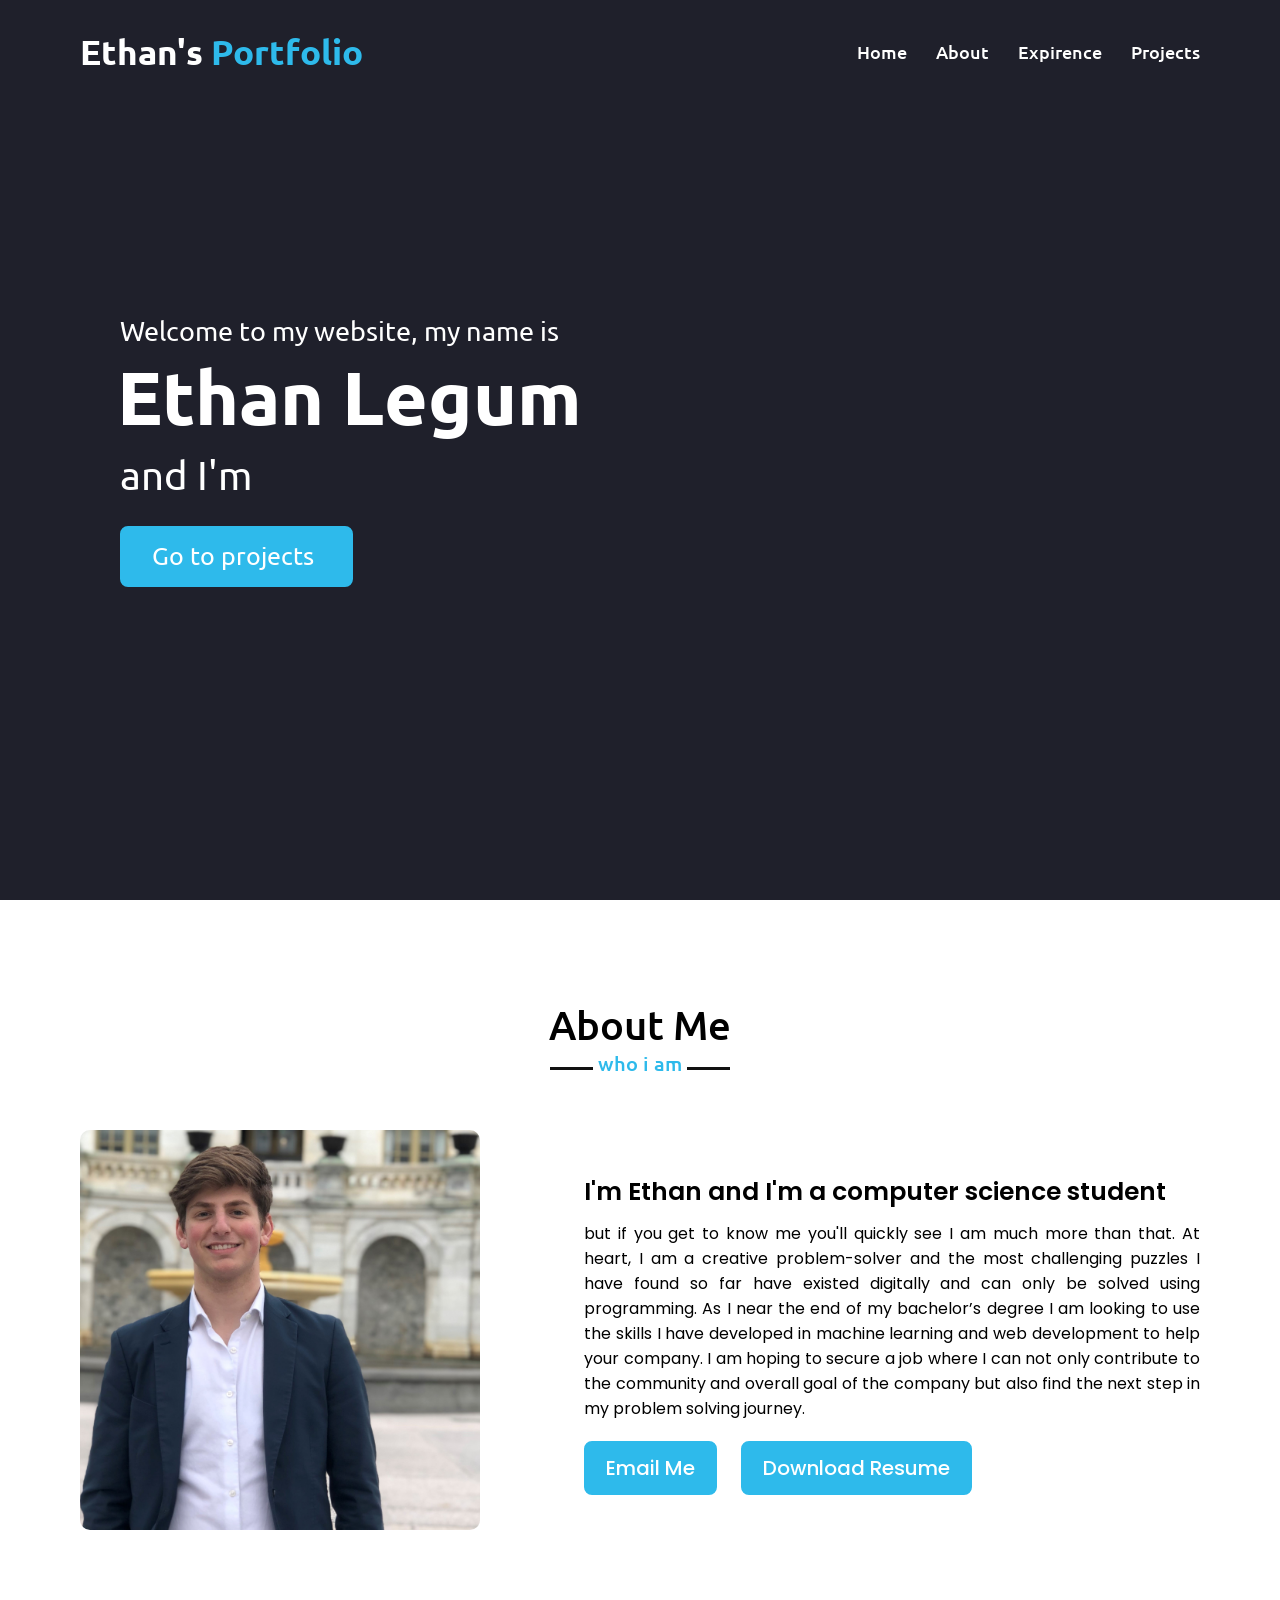
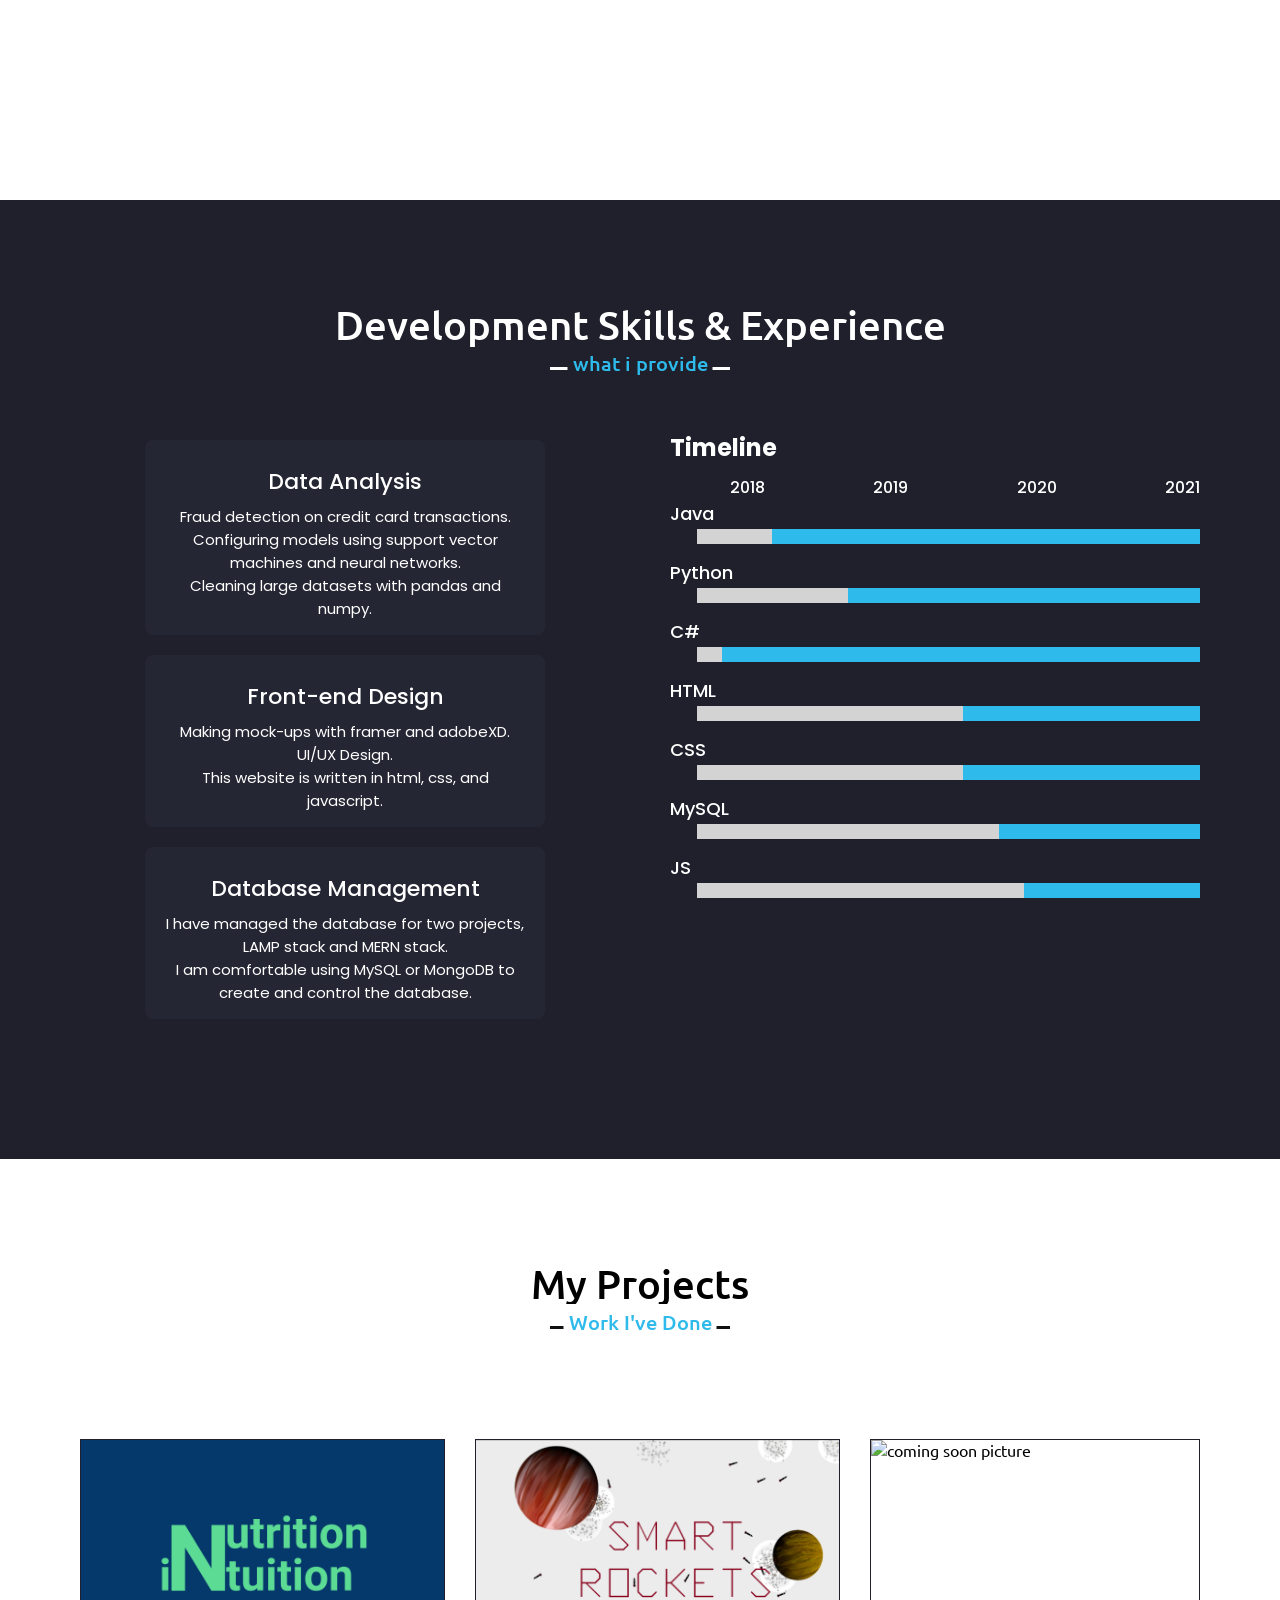
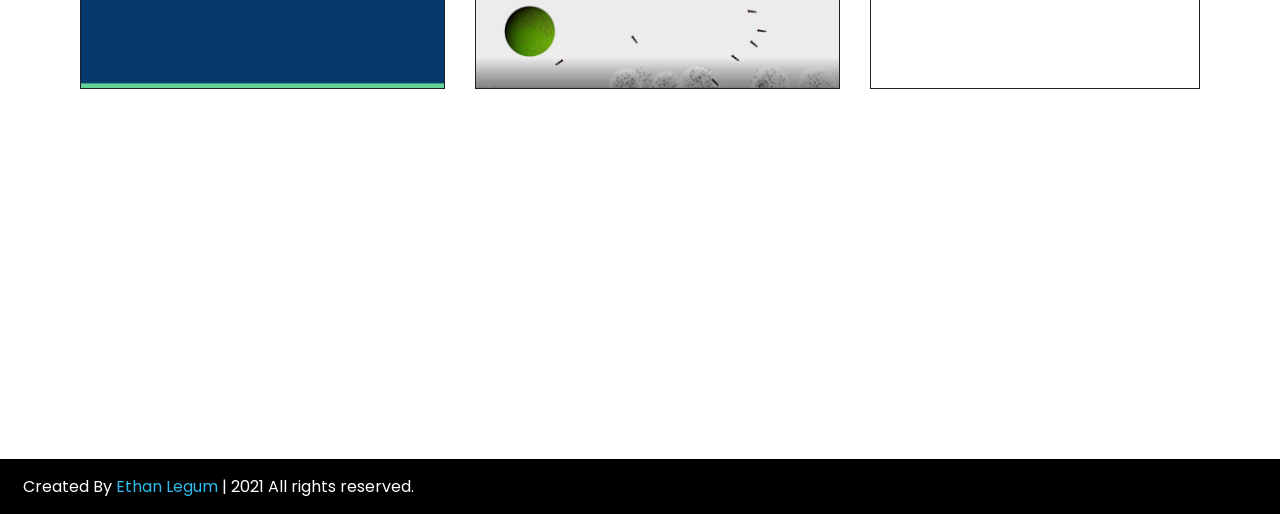
==== index.html @ 0ea6d9c5 "Site final layout content still being worked on design is finalized" ====
<!DOCTYPE html>
<html lang="en">
<head>
    <meta charset="UTF-8">
    <meta http-equiv="X-UA-Compatible" content="IE=edge">
    <meta name="viewport" content="width=device-width, initial-scale=1.0">
    <title>Ethan Legum Portfolio Website</title>
    <link rel="stylesheet" href="style.css">
    <script src="https://cdnjs.cloudflare.com/ajax/libs/typed.js/2.0.12/typed.min.js"></script>
    <script src="https://kit.fontawesome.com/414d8b6659.js" crossorigin="anonymous"></script>
    <script src="https://code.jquery.com/jquery-3.6.0.min.js"></script>
</head>
<body>
    <a href="#home"><div class="scroll-up-btn">
        <i class="fas fa-angle-double-up"></i>
    </div></a>
    <!--NAV BAR-->
    <nav class="navbar">
        <div class="max-width">
            <div class="logo"><a href="#">Ethan's <span>Portfolio</span></a></div>
            <ul class="menu">
                <li><a href="#home" class="menu-btn">Home</a></li>
                <li><a href="#about">About</a></li>
                <li><a href="#expirence" class="menu-btn">Expirence</a></li>
                <li><a href="#projects" class="menu-btn">Projects</a></li>
            </ul>
            <div class="menu-btn">
                <i class="fas fa-bars"></i>
            </div>
        </div>
    </nav>
    <!--LANDING PAGE-->
    <section class="home" id="home">
        <div class="max-width">
            <div class="home-content">
                <div class="text-1">Welcome to my website, my name is</div>
                <div class="text-2">Ethan Legum</div>
                <div class="text-3">and I'm <span class="typing"></span></div>
                <a href="#projects">Go to projects<i class="fas fa-angle-double-right"></i></a>
            </div>
        </div>
    </section>
    <!--ABOUT SECTION-->
    <section class="about" id="about">
        <div class="max-width">
            <h2 class="title">About Me</h2>
            <div class="about-content">
                <div class="column left">
                    <img src="images/profile-picture.jpg" alt="profile picture">
                </div>
                <div class="column right">
                    <div class="text">I'm Ethan and I'm a computer science student</div>
                    <p>but if you get to know me you'll quickly see I am much more than that. At heart, I am a creative problem-solver and the most challenging puzzles I have found so far have existed digitally and can only be solved using programming. As I near the end of my bachelor’s degree I am looking to use the skills I have developed in machine learning and web development to help your company. I am hoping to secure a job where I can not only contribute to the community and overall goal of the company but also find the next step in my problem solving journey.</p>
                    <a href="mailto:ethanlegum@gmail.com">Email Me</a>
                    <a href="resume/EthanLegum_Resume.pdf" download="EthanLegum_Resume" target="_blank">Download Resume</a>
                </div>
            </div>
        </div>
    </section>
    <!--SERVICES SECTION-->
    <section class="expirence" id="expirence">
        <div class="max-width">
            <h2 class="title">Development Skills & Experience</h2>
            <div class="serv-content">
                <div class="column left">
                    <div class="card">
                        <div class="box">
                            <i class="fas fa-chart-line"></i>
                            <div class="text">Data Analysis</div>
                            <p>Fraud detection on credit card transactions.<br>
                                Configuring models using support vector machines and neural networks.<br>
                                Cleaning large datasets with pandas and numpy.</p>
                        </div>
                    </div>
                    <div class="card">
                        <div class="box">
                            <i class="fas fa-paint-brush"></i>
                            <div class="text">Front-end Design</div>
                            <p>Making mock-ups with framer and adobeXD.<br> UI/UX Design.<br> 
                                This website is written in html, css, and javascript.</p>
                        </div>
                    </div>
                    <div class="card">
                        <div class="box">
                            <i class="fas fa-database"></i>
                            <div class="text">Database Management</div>
                            <p>I have managed the database for two projects, LAMP stack and MERN stack.<br> 
                                I am comfortable using MySQL or MongoDB to create and control the database.</p>
                        </div>
                    </div>
                </div>
                <div class="column right">
                    <div class="timeline">
                        <h3>Timeline</h3>
                        <div class="dates">
                            <p>2018</p><p>2019</p><p>2020</p><p>2021</p>
                        </div>
                        <div class="bars">
                            <div class="info">
                                <span>Java</span>
                            </div>
                            <div class="line java"></div>
                        </div>
                        <div class="bars">
                            <div class="info">
                                <span>Python</span>
                            </div>
                            <div class="line python"></div>
                        </div>
                        <div class="bars">
                            <div class="info">
                                <span>C#</span>
                            </div>
                            <div class="line csharp"></div>
                        </div>
                        <div class="bars">
                            <div class="info">
                                <span>HTML</span>
                            </div>
                            <div class="line html"></div>
                        </div>
                        <div class="bars">
                            <div class="info">
                                <span>CSS</span>
                            </div>
                            <div class="line css"></div>
                        </div>
                        <div class="bars">
                            <div class="info">
                                <span>MySQL</span>
                            </div>
                            <div class="line mysql"></div>
                        </div>
                        <div class="bars">
                            <div class="info">
                                <span>JS</span>
                            </div>
                            <div class="line js"></div>
                        </div>
                    </div>
                </div>
            </div>
        </div>
    </section>
    <!--PROJECTS SECTION-->
    <section class="projects" id="projects">
        <div class="max-width">
            <h2 class="title">My Projects</h2>
            <div class="grid-wrapper">
                <div class="grid-item1"><img src="images/nidemopic.png" class="grid-img" alt="nutrition intuition demo picture"></div>
                <div class="grid-item2"><img src="images/srdemopic.png" class="grid-img" alt="smart rockets demo picture"></div>
                <!--add new project here then go down to add new popup info-->
                <div class="grid-itemcomingsoon"><img src="images/projectComingSoon.jpg" class="grid-img" alt="coming soon picture"></div>
            </div>
        </div>
    </section>
    <!--PROJECT POP-UPs SECTION-->
    <div class="popup">
        <div class="overlay">
            <!--for new project copy project1 div-->
            <div class="project1">
                <div class="popup-content">
                    <div class="header">
                        <h2>Nutrition Inuition</h2>
                        <div class="close-btn">
                            <i class="fas fa-times"></i>
                        </div>
                    </div>
                    <div class="content">
                        <!-- Slideshow container -->
                        <div class="slideshow-container">
                            <div class="mySlides1">
                                <div class="numbertext">1 / 4</div>
                                <img src="images/niSlide1.gif" alt="niSlide1"></img>
                                <div class="caption">Login/Register</div>
                            </div>

                            <div class="mySlides1">
                                <div class="numbertext">2 / 4</div>
                                </a><img src="images/niSlide2.jpg" alt="niSlide2"></img>
                                <div class="caption">Home Page with daily and weekly breakdowns</div>
                            </div>
                        
                            <div class="mySlides1">
                                <div class="numbertext">3 / 4</div>
                                <img src="images/niSlide3.jpg" alt="niSlide3"></img>
                                <div class="caption">Adding meals manually or through search</div>
                            </div>

                            <div class="mySlides1">
                                <div class="numbertext">4 / 4</div>
                                <img src="images/niSlide4.jpg" alt="niSlide4"></img>
                                <div class="caption">Data page to get a deeper look into your nutrional breakdown</div>
                            </div>
                            <!-- Next and previous buttons -->
                            <a class="prev" onclick="plusSlides(currSlideCount=-1, Slideshow=0)">&#10094;</a>
                            <a class="next" onclick="plusSlides(currSlideCount=1, Slideshow=0)">&#10095;</a>
                        </div>
                        <div class="desc">
                            <p>Lorem ipsum dolor sit amet consectetur adipisicing elit. Incidunt suscipit maiores aperiam odio enim ratione porro minima beatae, fuga, deleniti numquam at asperiores! Neque quasi deserunt delectus illum adipisci modi harum voluptas maxime, animi similique atque qui porro sed pariatur optio esse accusamus, unde asperiores! Quis voluptatem totam, quae tempore cumque consequatur soluta cupiditate alias reprehenderit numquam assumenda, obcaecati harum pariatur illo magnam necessitatibus commodi ex at impedit itaque laborum. Eos perspiciatis quo, aliquid sint, corrupti fugiat sit est architecto qui maiores minima molestiae, ipsam dolorum nesciunt. Incidunt, labore?</p>
                            <div class="external-links">
                                <a href="#"><i class="fas fa-external-link-alt"></i></a>
                                <a href="#"><i class="fab fa-github"></i></a>
                            </div>
                        </div>
                    </div>
                    <div class="project-details">
                        <div class="lang">
                            <p>Languages:</p>
                        </div>
                        <div class="date">
                            <p>Completed:</p>
                        </div>
                        <div class="langB">
                            <p>Javascript, HTML, CSS</p>
                        </div>
                        <div class="dateB">
                            <p>January 2021</p>
                        </div>
                    </div>
                </div>
            </div>
            <div class="project2">
                <div class="popup-content">
                    <div class="header">
                        <h2>Smart Rockets</h2>
                        <div class="close-btn">
                            <i class="fas fa-times"></i>
                        </div>
                    </div>
                    <div class="content">
                        <div class="slideshow-container">
                            <div class="mySlides2">
                                <div class="numbertext">1 / 4</div>
                                    <img src="images/niSlide4.jpg" alt="niSlide1"></img>
                                <div class="caption">Login/Register</div>
                            </div>

                            <div class="mySlides2">
                                <div class="numbertext">2 / 4</div>
                                <img src="images/niSlide3.jpg" alt="niSlide2"></img>
                                <div class="caption">Home Page with daily and weekly breakdowns</div>
                            </div>
                        
                            <div class="mySlides2">
                                <div class="numbertext">3 / 4</div>
                                <img src="images/niSlide2.jpg" alt="niSlide3"></img>
                                <div class="caption">Adding meals manually or through search</div>
                            </div>

                            <div class="mySlides2">
                                <div class="numbertext">4 / 4</div>
                                <img src="images/niSlide1.gif" alt="niSlide4"></img>
                                <div class="caption">Data page to get a deeper look into your nutrional breakdown</div>
                            </div>
                            <!-- Next and previous buttons -->
                            <a class="prev" onclick="plusSlides(currSlideCount=-1, Slideshow=1)">&#10094;</a>
                            <a class="next" onclick="plusSlides(currSlideCount=1, Slideshow=1)">&#10095;</a>
                        </div>
                        <div class="desc">
                            <p>Lorem ipsum dolor sit amet consectetur adipisicing elit. Incidunt suscipit maiores aperiam odio enim ratione porro minima beatae, fuga, deleniti numquam at asperiores! Neque quasi deserunt delectus illum adipisci modi harum voluptas maxime, animi similique atque qui porro sed pariatur optio esse accusamus, unde asperiores! Quis voluptatem totam, quae tempore cumque consequatur soluta cupiditate alias reprehenderit numquam assumenda, obcaecati harum pariatur illo magnam necessitatibus commodi ex at impedit itaque laborum. Eos perspiciatis quo, aliquid sint, corrupti fugiat sit est architecto qui maiores minima molestiae, ipsam dolorum nesciunt. Incidunt, labore?</p>
                            <div class="external-links">
                                <a href="#"><i class="fas fa-external-link-alt"></i></a>
                                <a href="#"><i class="fab fa-github"></i></a>
                            </div>
                        </div>
                    </div>
                    <div class="project-details">
                        <div class="lang">
                            <p>Languages:</p>
                        </div>
                        <div class="date">
                            <p>Completed:</p>
                        </div>
                        <div class="langB">
                            <p>C#</p>
                        </div>
                        <div class="dateB">
                            <p>2018</p>
                        </div> 
                    </div>
                </div>
            </div>
            <!--add new popup info here and update javascript-->
        </div>
    </div>
    <!--FOOTER-->
    <footer>
        <span>Created By <a href="#">Ethan Legum</a> | <span class="far fa-copyright"></span> 2021 All rights reserved.</span>
    </footer>
    <script src="script.js"></script>
</body>
</html>
---- style.css ----
@import url('https://fonts.googleapis.com/css2?family=Poppins:wght@400;500;600;700&family=Ubuntu:wght@400;500;700&display=swap');
*{
    margin: 0;
    padding: 0;
    box-sizing: border-box;
    text-decoration: none;
}
html {
    scroll-behavior:smooth;
    scroll-padding-top: 100px;
}
.max-width {
    max-width: 1600px;
    padding: 0 80px;
    margin: auto;
}
/* NAV */
.navbar {
    position: fixed;
    width: 100%;
    z-index: 4;
    padding: 30px 0;
    font-family: 'Ubuntu', sans-serif;
    transition: all 0.3s ease;
}
.navbar.sticky {
    padding: 30px 0;
    background: #2EBAEB;
}
.navbar .max-width {
    display: flex;
    align-items: center;
    justify-content: space-between;
}
.navbar .logo a {
    color: white;
    font-size: 35px;
    font-weight: 600;
}
.navbar .logo a span {
    color: #2EBAEB;
}
.navbar.sticky .logo a span {
    color: white;
    transition: all 0.3s ease;
}
.navbar .menu li {
    list-style: none;
    display: inline-block;
}
.navbar .menu li a {
    display: block;
    color: white;
    font-size: 18px;
    font-weight: 500;
    margin-left: 25px;
    transition: color 0.3s ease;
}
.navbar .menu li a:hover {
    color: #2EBAEB;
}
.navbar.sticky .menu li a:hover {
    color: white;
}

.menu-btn {
    color: white;
    font-size: 23px;
    cursor: pointer;
    display: none;
}
.scroll-up-btn {
    position: fixed;
    height: 45px;
    width: 42px;
    background: #2EBAEB;
    right: 30px;
    bottom: 10px;
    text-align: center;
    line-height: 45px;
    z-index: 99;
    font-size: 30px;
    border-radius: 8px;
    cursor: pointer;
    opacity: 0;
    pointer-events: none;
    transition: all 0.3s ease;
}
.scroll-up-btn i {
    color: white;
}
.scroll-up-btn.show {
    bottom: 30px;
    opacity: 1;
    pointer-events: auto;
}

/*HOME*/
.home {
    display: flex;
    background: #1F202B; /*placeholder for banner image*/
    height: 100vh;
    color: white;
    min-height: 500px;
    font-family: 'Ubuntu', sans-serif;
}
.home .max-width {
    margin: auto 0 auto 40px;

}
.home .home-content .text-1{
    font-size: 27px;
}
.home .home-content .text-2{
    font-size: 75px;
    font-weight: 600;
    margin-left: -3px;
}
.home .home-content .text-3{
    font-size: 40px;
    margin: 5px 0;
}
.home .home-content .text-3 span {
    color: #2EBAEB;
    font-weight: 600;
}
.home .home-content a {
    display: inline-block;
    background: #2EBAEB;
    border: 2px solid #2EBAEB;
    color: white;
    font-size: 25px;
    padding: 12px 30px;
    margin-top: 20px;
    border-radius: 8px;
}
.home .home-content i {
    vertical-align: middle;
    background: #2EBAEB;
    color: white;
    font-size: 23px;
    margin-left: 7px;
    margin-bottom: 1px;
    transition: margin-left ease-in 0.5s;
}
.home .home-content a:hover i{
    color: #2EBAEB;
    background: #1F202B;
    margin-left: 25px;
    transition: margin-left ease-out 0.2s;
}
.home .home-content a:hover{
    color: #2EBAEB;
    background: #1F202B;
}
.about .about-content .column{
    width: 50%;
}

/*Styling Multiclass*/
section {
    padding: 100px 0;
}
.about, .expirence, .skills, .projects, .contact {
    min-height: 100vh;
}
.about, .expirence, .skills, .projects, .contact, footer {
    font-family: 'Poppins', sans-serif;
}
.about .about-content, 
.expirence .serv-content,  
.contact .contact-content{
    display: flex;
    flex-wrap: wrap;
    align-items: center;
    justify-content: space-between;
}
section .title {
    position: relative;
    text-align: center;
    font-size: 40px;
    font-weight: 500;
    margin-bottom: 60px;
    padding-bottom: 20px;
    font-family: 'Ubuntu', sans-serif;
}
section .title::before {
    content: "";
    position: absolute;
    bottom: 0px;
    left: 50%;
    width: 180px;
    height: 3px;
    background-color: #111;
    transform: translateX(-50%);
}
section .title::after {
    position: absolute;
    bottom: -12px;
    left: 50%;
    font-size: 20px;
    color: #2EBAEB;
    padding: 5px;
    background-color: white;
    transform: translateX(-50%);
}

/*ABOUT*/
.about .title::after {
    content: "who i am";
}
.about .about-content .left {
    width: 45%;
}
.about .about-content .left img {
    height: 400px;
    width: 400px;
    object-fit: cover;
    border-radius: 10px;
}
.about .about-content .right {
    width: 55%;
}
.about .about-content .right .text {
    font-size: 25px;
    font-weight: 600;
    margin-bottom: 10px;
}
.about .about-content .right .text span {
    color: #2EBAEB;
}
.about .about-content .right p {
    text-align: justify;
}
.about .about-content .right a {
    display: inline-block;
    background: #2EBAEB;
    color: white;
    font-size: 20px;
    font-weight: 500;
    padding: 10px 20px;
    margin-right: 20px;
    margin-top: 20px;
    border-radius: 8px;
    border: 2px solid #2EBAEB;
    transition: all 0.3s ease;
}
.about .about-content .right a:hover {
    color: #2EBAEB;
    background: white;
}

/*SKILLS & EXPIRENCE*/
.expirence {
    color: white;
    background: #1F202B;
}
.expirence .title::before {
    background: white;
}
.expirence .title::after {
    background: #1F202B;
    content: "what i provide";
}
.expirence .serv-content {
    display: flex;
    flex-direction: row;
    align-items: stretch;
}
.expirence .serv-content .column {
    width: calc(50% - 30px);
}
.expirence .serv-content .left {
    display: flex;
    flex-direction: column;
    align-items: center;
    margin-bottom: 30px;
}
.expirence .serv-content .left .card {
    max-width: 25em;
    background: #242633;
    text-align: center;
    border-radius: 8px;
    padding: 15px 20px;
    margin: 10px 0px;
    transition: all 0.3s ease;
}
.expirence .serv-content .card {
    transition: all 0.3s ease;
}
.expirence .serv-content .card:hover {
    transform: translateX(10px);
}
.expirence .serv-content .card i{
    font-size: 50px;
    color: #2EBAEB;
}
.expirence .serv-content .card p{
    font-size: 15px;
}
.expirence .serv-content .card .text {
    font-size: 22px;
    font-weight: 500;
    margin: 10px 0 7px 0;
}
.expirence .serv-content h3 {
    font-size: 24px;
    margin-bottom: 10px;
}
.expirence .serv-content .dates {
    display: flex;
    flex-direction: row;
    justify-content: space-between;
    font-weight: 500;
    padding-left: 40px;
}
.expirence .serv-content .timeline p {
    margin-left: 20px;
}
.expirence .serv-content .right .bars {
    margin-bottom: 15px;
}
.expirence .serv-content .right .info {
    display: flex;
    margin-bottom: 2px;
}
.expirence .serv-content .right span {
    font-weight: 500;
    font-size: 18px;
}
.expirence .serv-content .right .line {
    height: 15px;
    width: 95%;
    margin-left: 5%;
    background-color: #2EBAEB;
    position: relative;
}
.expirence .serv-content .right .line::before {
    content: "";
    position: absolute;
    height: 100%;
    left: 0;
    top: 0;
    background-color: lightgrey;
}
.expirence .serv-content .right .java::before {
    width: 15%;
}
.expirence .serv-content .right .python::before {
    width: 30%;
}
.expirence .serv-content .right .csharp::before {
    width: 5%;
}
.expirence .serv-content .right .html::before {
    width: 53%;
}
.expirence .serv-content .right .css::before {
    width: 53%;
}
.expirence .serv-content .right .mysql::before {
    width: 60%;
}
.expirence .serv-content .right .js::before {
    width: 65%;
}

/*PROJECTS*/
.projects {
    font-family: 'Ubuntu', sans-serif;
}
.projects .title::after {
    content: "Work I've Done";
}
.grid-wrapper {
    background: white;
    padding: 50px 0;
    display: grid;
    grid-template-columns: repeat(auto-fit, minmax(330px, auto));
    grid-auto-rows: minmax(auto, 250px);
    grid-gap: 30px;
}
.grid-img {
    width: 100%;
    height: 100%;
    object-fit: cover;
}
.grid-item1 {
    border: 1px solid #1F202B;
    transition: ease-in-out 0.3s all;
}
.grid-item2 {
    border: 1px solid #1F202B;
    transition: ease-in-out 0.3s all;
}
/*
.grid-item2 {
    border: 1px solid #1F202B;
    transition: ease-in-out 0.3s all;
}
*/
.grid-item1:hover {
    border: 2px solid #2EBAEB;
    background: gray;
    transform: scale(1.1);
    transition: ease-in-out 0.3s all;
    cursor: pointer;
}
.grid-item2:hover {
    border: 2px solid #2EBAEB;
    background: gray;
    transform: scale(1.1);
    transition: ease-in-out 0.3s all;
    cursor: pointer;
}
/*
.grid-item3:hover {
    border: 2px solid #2EBAEB;
    background: gray;
    transform: scale(1.1);
    transition: ease-in-out 0.3s all;
    cursor: pointer;
}
*/
.grid-itemcomingsoon {
    border: 1px solid #1F202B;
    transition: ease-in-out 0.3s all;
}

/*POP-UP*/
.body.active {
    height: 100%;
    overflow-y: hidden;
}
.overlay {
    z-index: 10;
    background: rgba(182, 182, 182, 0.7);
    position: fixed;
    top: 0;
    left: 0;
    width: 100vw;
    height: 100vh;
    display: none;
}
.project1 {
    display: none;
}
.popup-content {
    font-family: 'Ubuntu', sans-serif;
    z-index: 11;
    background: #1F202B;
    position: relative;
    display: flex;
    flex-direction: column;
    border-radius: 20px;
    margin: 10% 20%;
}
.header {
    display: flex;
    justify-content: space-between;
    margin: 10px 20px;
}
.header h2 {
    font-size: 28px;
    color: #2EBAEB;
}
.close-btn {
    font-size: 22px;
    color: white;
}
.close-btn:hover {
    color: #2EBAEB;
    cursor: pointer;
}
.content {
    display: flex;
    justify-content: space-around;
}
.content .desc {
    margin-top: 12px;
    margin-right: 10px;
    color: white;
    width: 50%;
    font-size: 16px;
}
.external-links {
    display: flex;
    font-weight: 700px;
    font-size: 25px;
}
.external-links a {
    margin-right: 10px;
    padding: 15px 5px;
}
.external-links i {
    color: white;
}
.external-links i:hover {
    color: #2EBAEB;
    transition: all 0.3s ease;
}

/* Project Slideshow */
.slideshow-container {
    max-width: 1000px;
    position: relative;
    margin: auto;
}
.slideshow-container img {
    width: 50em;
    height: 25em;
    padding: 20px;
}

/* Hide the images by default */
.slideshow-container .mySlides {
    display: none;
}

/* Next & previous buttons */
.slideshow-container .prev, .next {
    cursor: pointer;
    position: absolute;
    top: 50%;
    width: auto;
    margin-top: -22px;
    margin: 0px 20px;
    padding: 16px;
    color: white;
    background-color: rgba(0,0,0,0.1);
    font-weight: bold;
    font-size: 18px;
    transition: 0.6s ease;
    border-radius: 0 3px 3px 0;
    user-select: none;
}

/* Position the "next button" to the right */
.slideshow-container .next {
    right: 0;
    border-radius: 3px 0 0 3px;
}

/* On hover, add a black background color with a little bit see-through */
.slideshow-container .prev:hover, .next:hover {
    background-color: rgba(0,0,0,0.8);
}

/* Caption text */
.slideshow-container .caption {
    color: white;
    background: rgba(0,0,0,0.5);
    font-weight: 400;
    font-size: 15px;
    padding: 8px 12px;
    position: absolute;
    margin: 20px 20px;
    bottom: .2em;
    width: 95%;
    text-align: center;
}

/* Number text (1/3 etc) */
.slideshow-container .numbertext {
    color: white;
    background: rgba(0,0,0,0.5);
    font-weight: 400;
    font-size: 14px;
    padding: 8px 12px;
    margin: 20px 20px;
    position: absolute;
    top: 0;
}

.project-details {
    display: grid;
    grid-template-columns: minmax(auto, 400px) minmax(auto, 400px);
    grid-template-rows: auto auto;
    grid-gap: 10px;
    color: white;
    margin: 10px 20px;
    padding: 10px 0 20px;
    justify-self: center;
    font-weight: 500px;
}
.project-details .lang {
    font-weight: 700px;
    font-size: 22px;
}
.project-details .date {
    font-weight: 700px;
    font-size: 22px;
}

/*FOOTER*/
footer {
    background: black;
    padding: 15px 23px;
    color: white;
}
footer span a {
    color: #2EBAEB;
    text-decoration: none;
}
footer span a:hover {
    text-decoration: underline;
}

/*MEDIA QUERY*/
@media (max-width: 115.625rem) {
    .popup-content {
        margin: 10% 10%;
    }
}
@media (max-width: 87.5rem) {
    .content {
        flex-direction: column;
        align-items: center;
    }
    .content .desc {
        width: 90%;
        text-align: center;
    }
}
@media (max-width: 75rem) {
    .expirence .serv-content .card:hover {
        transform: translateX(0px);
    }
}
@media (max-width: 68.75rem) {
    .home .max-width {
        margin-left: 0px;
    }
}
@media (max-width: 68.75rem) {
    .about .about-content .left img {
        height: 350px;
        width: 350px;
    }
}
@media (max-width: 62.5rem) {
    .slideshow-container img {
        width: 35em;
        height: 20em;
    }
    .slideshow-container .caption {
        width: 93%;
    }
    .max-width {
        padding: 0 50px;
    }
    .expirence .serv-content {
        flex-direction: column;
        align-items: center;
    }
    .expirence .serv-content .column {
        width: 90%;
    }
}
@media (max-width: 59.375rem) {
    .popup-content {
        margin: 10% 5%;
    }
}
@media (max-width: 58.125rem) {
    .menu-btn {
        display: block;
        z-index: 5;
    }
    .menu-btn i.active:before {
        content: "\f00d";
    }
    .navbar .menu {
        position: fixed;
        max-height: 400px;
        height: 90%;
        width: 20%;
        left: -100%;
        top: 101px;
        background: none;
        text-align: center;
        padding-top: 0px;
        transition: all 0.3s ease;
        border-radius: 8px
    }
    .navbar .menu.active {
        left: 75%;
    }
    .navbar .menu li{
        display: block;
        background: #1F202B;
        margin: 5px;
        border: 2px solid #2eb9eb54;
        border-radius: 8px;
    }
    .navbar .menu li a{
        display: inline-block;
        margin: 15px 0;
        font-size: 23px;
    }
    .home .home-content .text-2{
        font-size: 70px;
    }
    .home .home-content .text-3{
        font-size: 35px;
    }
    .max-width {
        max-width: 800px;
    }
    .about .about-content .column {
        width: 100%;
    }
    .about .about-content .left {
        display: flex;
        justify-content: center;
        margin: 0 auto 60px;
    }
    .about .about-content .right {
        flex: 100%;
    }
    .services .serv-content .card {
        width: calc(50% - 10px);
        margin-bottom: 20px;
    }
    .skills .skills-content .column,
    .contact .contact-content .column {
        width: 100%;
        margin-bottom: 35px;
    }
}
@media (max-width: 43.125rem) {
    .max-width {
        padding: 0 23px;
    }
    .home .home-content .text-2{
        font-size: 60px;
    }
    .home .home-content .text-3{
        font-size: 32px;
    }
    .services .serv-content .card,
    .skills .skills-content .column {
        width: 100%;
    }
    .navbar .menu {
        width: 25%;
    }
    .navbar .menu.active {
        left: 75%;
    }
    .navbar .menu li a{
        font-size: 18px;
    }
}
@media (max-width: 39.375rem) {
    .slideshow-container img {
        width: 21em;
        height: 12em;
    }
    .slideshow-container .caption {
        margin-bottom: -2em;
        width: 89%;
    }
    .content .desc {
        margin-top: 3em;
        font-size: 14px;
    }
    .lang {
        font-weight: 700px;
        font-size: 18px;
    }
    .date {
        font-weight: 700px;
        font-size: 18px;
    }
    .langB {
        font-size: 14px;
    }
    .dateB {
        font-size: 14px;
    }
}
@media (max-width: 31.25rem) {
    .home .home-content .text-2{
        font-size: 50px;
    }
    .home .home-content .text-3{
        font-size: 27px;
    }
    .navbar .menu li a{
        font-size: 15px;
    }
}
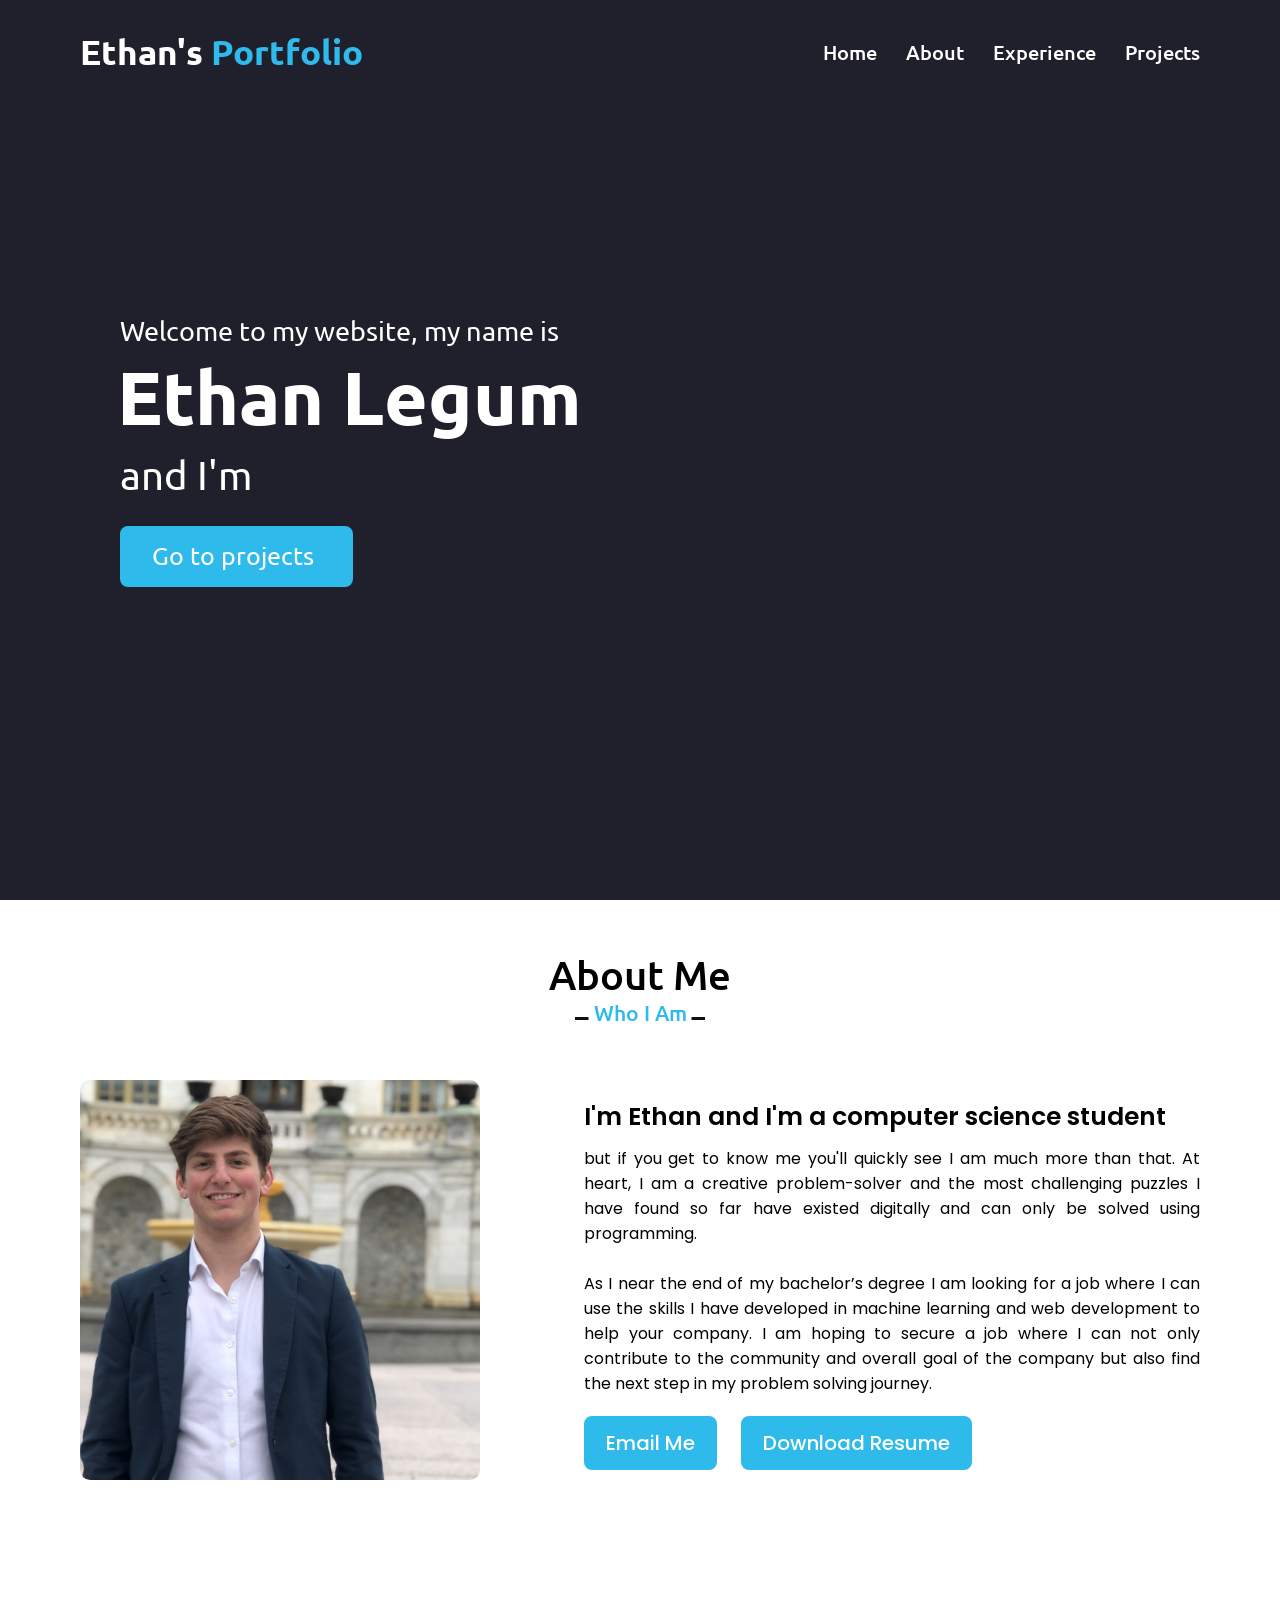
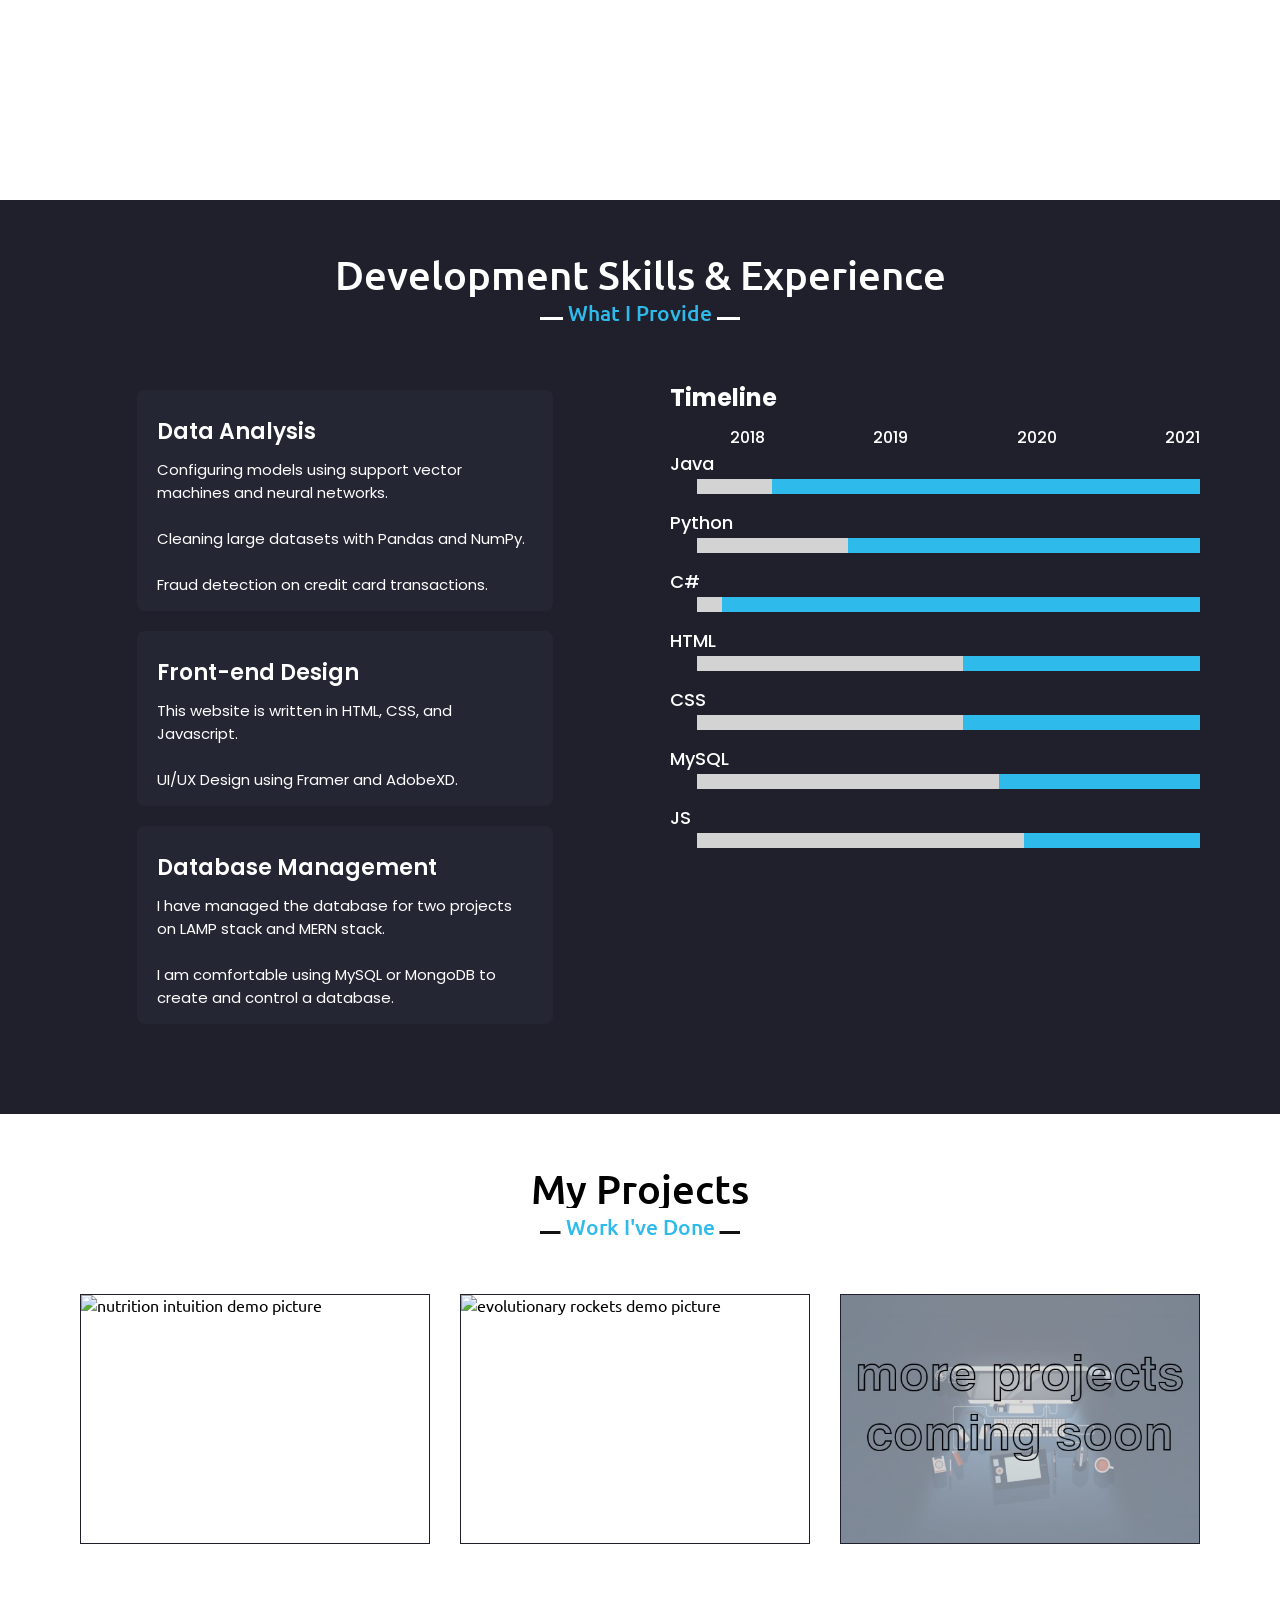
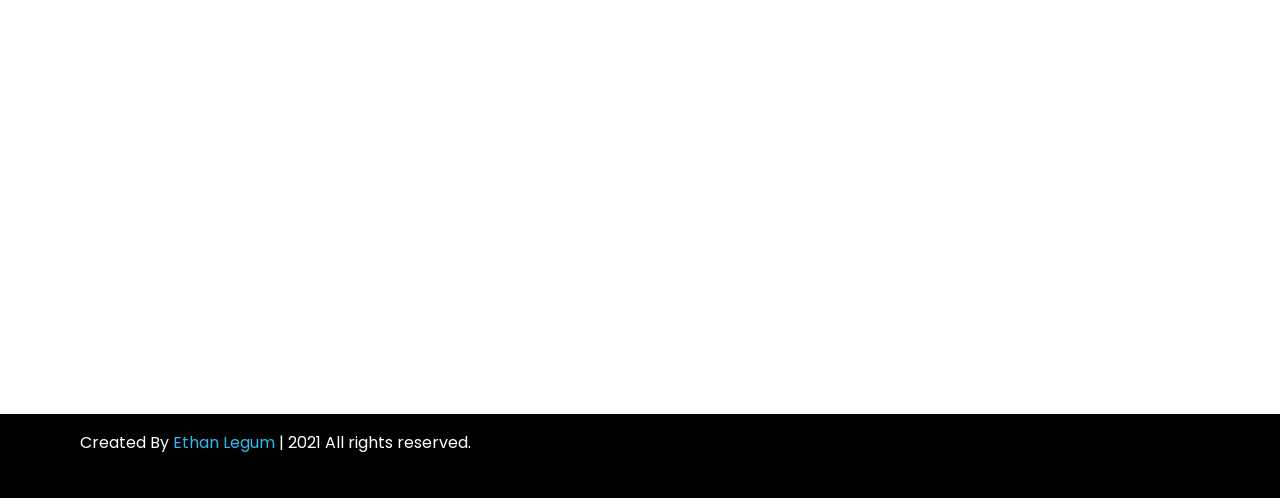
==== commit 8bd1e38c: "Final website design All styling finalized. All buttons and interactive elements are functional.. Te" ====
--- a/index.html
+++ b/index.html
@@ -21,7 +21,7 @@
             <ul class="menu">
                 <li><a href="#home" class="menu-btn">Home</a></li>
                 <li><a href="#about">About</a></li>
-                <li><a href="#expirence" class="menu-btn">Expirence</a></li>
+                <li><a href="#experience" class="menu-btn">Experience</a></li>
                 <li><a href="#projects" class="menu-btn">Projects</a></li>
             </ul>
             <div class="menu-btn">
@@ -50,15 +50,18 @@
                 </div>
                 <div class="column right">
                     <div class="text">I'm Ethan and I'm a computer science student</div>
-                    <p>but if you get to know me you'll quickly see I am much more than that. At heart, I am a creative problem-solver and the most challenging puzzles I have found so far have existed digitally and can only be solved using programming. As I near the end of my bachelor’s degree I am looking to use the skills I have developed in machine learning and web development to help your company. I am hoping to secure a job where I can not only contribute to the community and overall goal of the company but also find the next step in my problem solving journey.</p>
+                    <p>but if you get to know me you'll quickly see I am much more than that. 
+                        At heart, I am a creative problem-solver and the most challenging puzzles I have found so far have existed digitally and can only be solved using programming.
+                        <br><br> As I near the end of my bachelor’s degree I am looking for a job where I can use the skills I have developed in machine learning and web development to help your company. 
+                        I am hoping to secure a job where I can not only contribute to the community and overall goal of the company but also find the next step in my problem solving journey.</p>
                     <a href="mailto:ethanlegum@gmail.com">Email Me</a>
                     <a href="resume/EthanLegum_Resume.pdf" download="EthanLegum_Resume" target="_blank">Download Resume</a>
                 </div>
             </div>
         </div>
     </section>
-    <!--SERVICES SECTION-->
-    <section class="expirence" id="expirence">
+    <!--EXPIRENCE SECTION-->
+    <section class="experience" id="experience">
         <div class="max-width">
             <h2 class="title">Development Skills & Experience</h2>
             <div class="serv-content">
@@ -67,25 +70,25 @@
                         <div class="box">
                             <i class="fas fa-chart-line"></i>
                             <div class="text">Data Analysis</div>
-                            <p>Fraud detection on credit card transactions.<br>
-                                Configuring models using support vector machines and neural networks.<br>
-                                Cleaning large datasets with pandas and numpy.</p>
+                            <p>Configuring models using support vector machines and neural networks.<br><br>
+                                Cleaning large datasets with Pandas and NumPy.<br><br>
+                                Fraud detection on credit card transactions.</p>
                         </div>
                     </div>
                     <div class="card">
                         <div class="box">
                             <i class="fas fa-paint-brush"></i>
                             <div class="text">Front-end Design</div>
-                            <p>Making mock-ups with framer and adobeXD.<br> UI/UX Design.<br> 
-                                This website is written in html, css, and javascript.</p>
+                            <p>This website is written in HTML, CSS, and Javascript.<br><br>
+                                UI/UX Design using Framer and AdobeXD.</p>
                         </div>
                     </div>
                     <div class="card">
                         <div class="box">
                             <i class="fas fa-database"></i>
                             <div class="text">Database Management</div>
-                            <p>I have managed the database for two projects, LAMP stack and MERN stack.<br> 
-                                I am comfortable using MySQL or MongoDB to create and control the database.</p>
+                            <p>I have managed the database for two projects on LAMP stack and MERN stack.<br><br> 
+                                I am comfortable using MySQL or MongoDB to create and control a database.</p>
                         </div>
                     </div>
                 </div>
@@ -147,9 +150,8 @@
         <div class="max-width">
             <h2 class="title">My Projects</h2>
             <div class="grid-wrapper">
-                <div class="grid-item1"><img src="images/nidemopic.png" class="grid-img" alt="nutrition intuition demo picture"></div>
-                <div class="grid-item2"><img src="images/srdemopic.png" class="grid-img" alt="smart rockets demo picture"></div>
-                <!--add new project here then go down to add new popup info-->
+                <div class="grid-item1"><img src="images/niDemoPic.png" class="grid-img" alt="nutrition intuition demo picture"></div>
+                <div class="grid-item2"><img src="images/erDemoPic.png" class="grid-img" alt="evolutionary rockets demo picture"></div>                <!--add new project here then go down to add new popup info-->
                 <div class="grid-itemcomingsoon"><img src="images/projectComingSoon.jpg" class="grid-img" alt="coming soon picture"></div>
             </div>
         </div>
@@ -169,38 +171,46 @@
                     <div class="content">
                         <!-- Slideshow container -->
                         <div class="slideshow-container">
-                            <div class="mySlides1">
-                                <div class="numbertext">1 / 4</div>
+                            <!-- Change all myslides +1 -->
+                            <div class="mySlides1">
+                                <div class="numbertext">1 / 5</div>
                                 <img src="images/niSlide1.gif" alt="niSlide1"></img>
                                 <div class="caption">Login/Register</div>
                             </div>
-
-                            <div class="mySlides1">
-                                <div class="numbertext">2 / 4</div>
+                            <!-- Change all myslides +1 -->
+                            <div class="mySlides1">
+                                <div class="numbertext">2 / 5</div>
                                 </a><img src="images/niSlide2.jpg" alt="niSlide2"></img>
                                 <div class="caption">Home Page with daily and weekly breakdowns</div>
                             </div>
-                        
-                            <div class="mySlides1">
-                                <div class="numbertext">3 / 4</div>
+                            <!-- Change all myslides +1 -->
+                            <div class="mySlides1">
+                                <div class="numbertext">3 / 5</div>
                                 <img src="images/niSlide3.jpg" alt="niSlide3"></img>
                                 <div class="caption">Adding meals manually or through search</div>
                             </div>
-
-                            <div class="mySlides1">
-                                <div class="numbertext">4 / 4</div>
+                            <!-- Change all myslides +1 -->
+                            <div class="mySlides1">
+                                <div class="numbertext">4 / 5</div>
                                 <img src="images/niSlide4.jpg" alt="niSlide4"></img>
                                 <div class="caption">Data page to get a deeper look into your nutrional breakdown</div>
                             </div>
+                            <div class="mySlides1">
+                                <div class="numbertext">5 / 5</div>
+                                <img src="images/niSlide5.jpg" alt="niSlide5"></img>
+                                <div class="caption">Mobile app for adding meals on the go</div>
+                            </div>
                             <!-- Next and previous buttons -->
+                            <!-- Change slideshow +1 -->
                             <a class="prev" onclick="plusSlides(currSlideCount=-1, Slideshow=0)">&#10094;</a>
                             <a class="next" onclick="plusSlides(currSlideCount=1, Slideshow=0)">&#10095;</a>
                         </div>
                         <div class="desc">
-                            <p>Lorem ipsum dolor sit amet consectetur adipisicing elit. Incidunt suscipit maiores aperiam odio enim ratione porro minima beatae, fuga, deleniti numquam at asperiores! Neque quasi deserunt delectus illum adipisci modi harum voluptas maxime, animi similique atque qui porro sed pariatur optio esse accusamus, unde asperiores! Quis voluptatem totam, quae tempore cumque consequatur soluta cupiditate alias reprehenderit numquam assumenda, obcaecati harum pariatur illo magnam necessitatibus commodi ex at impedit itaque laborum. Eos perspiciatis quo, aliquid sint, corrupti fugiat sit est architecto qui maiores minima molestiae, ipsam dolorum nesciunt. Incidunt, labore?</p>
+                            <p>Nutrition Intuition is a full-stack web development project that helps users track the nutritional value of the food they eat. The project was completed over 10 weeks through collaboration with 5 other students. We had a lot of freedom in deciding how to set up our server and ultimately decided to develop Nutrition Intuition on the MERN stack due to its reliability and similarity to other stacks that group members were familiar with.</p>
+                                <br><p>As the project manager, I adhered to agile development principles. Requirements were gathered early and thoroughly, we met frequently with all stakeholders, and avoided any periods of crunch. This project challenged me in scale and complexity but it also made me much more comfortable with front-end development and database management. In the end, we had a fully functional platform with both a web and mobile interface.</p>
                             <div class="external-links">
-                                <a href="#"><i class="fas fa-external-link-alt"></i></a>
-                                <a href="#"><i class="fab fa-github"></i></a>
+                                <a href="http://nutrition-intuition.herokuapp.com/" target="_blank"><i class="fas fa-external-link-alt"></i></a>
+                                <a href="https://github.com/ThechasEE/NutritionIntuition" target="_blank"><i class="fab fa-github"></i></a>
                             </div>
                         </div>
                     </div>
@@ -215,7 +225,7 @@
                             <p>Javascript, HTML, CSS</p>
                         </div>
                         <div class="dateB">
-                            <p>January 2021</p>
+                            <p>Feb 2021 - Apr 2021</p>
                         </div>
                     </div>
                 </div>
@@ -223,45 +233,47 @@
             <div class="project2">
                 <div class="popup-content">
                     <div class="header">
-                        <h2>Smart Rockets</h2>
+                        <h2>Evolutionary Rockets</h2>
                         <div class="close-btn">
                             <i class="fas fa-times"></i>
                         </div>
                     </div>
                     <div class="content">
                         <div class="slideshow-container">
+                            <!-- Change all myslides +1 -->
                             <div class="mySlides2">
                                 <div class="numbertext">1 / 4</div>
-                                    <img src="images/niSlide4.jpg" alt="niSlide1"></img>
-                                <div class="caption">Login/Register</div>
-                            </div>
-
+                                    <img src="images/erSlide1.gif" alt="erSlide1"></img>
+                                <div class="caption">DNA/flight path is completely random for the first generation</div>
+                            </div>
+                            <!-- Change all myslides +1 -->
                             <div class="mySlides2">
                                 <div class="numbertext">2 / 4</div>
-                                <img src="images/niSlide3.jpg" alt="niSlide2"></img>
-                                <div class="caption">Home Page with daily and weekly breakdowns</div>
-                            </div>
-                        
+                                <img src="images/erSlide2.gif" alt="erSlide2"></img>
+                                <div class="caption">Over many generations the rockets propagate their DNA and refine the path to the target</div>
+                            </div>
+                            <!-- Change all myslides +1 -->
                             <div class="mySlides2">
                                 <div class="numbertext">3 / 4</div>
-                                <img src="images/niSlide2.jpg" alt="niSlide3"></img>
-                                <div class="caption">Adding meals manually or through search</div>
-                            </div>
-
+                                <img src="images/erSlide3.gif" alt="erSlide3"></img>
+                                <div class="caption">Once the rockets have locked on to the target they optimize the path with small mutations</div>
+                            </div>
+                            <!-- Change all myslides +1 -->
                             <div class="mySlides2">
                                 <div class="numbertext">4 / 4</div>
-                                <img src="images/niSlide1.gif" alt="niSlide4"></img>
-                                <div class="caption">Data page to get a deeper look into your nutrional breakdown</div>
+                                <img src="images/erSlide4.gif" alt="erSlide4"></img>
+                                <div class="caption">The rockets will find a new path if we move the target from the last slide</div>
                             </div>
                             <!-- Next and previous buttons -->
+                            <!-- Change slideshow +1 -->
                             <a class="prev" onclick="plusSlides(currSlideCount=-1, Slideshow=1)">&#10094;</a>
                             <a class="next" onclick="plusSlides(currSlideCount=1, Slideshow=1)">&#10095;</a>
                         </div>
                         <div class="desc">
-                            <p>Lorem ipsum dolor sit amet consectetur adipisicing elit. Incidunt suscipit maiores aperiam odio enim ratione porro minima beatae, fuga, deleniti numquam at asperiores! Neque quasi deserunt delectus illum adipisci modi harum voluptas maxime, animi similique atque qui porro sed pariatur optio esse accusamus, unde asperiores! Quis voluptatem totam, quae tempore cumque consequatur soluta cupiditate alias reprehenderit numquam assumenda, obcaecati harum pariatur illo magnam necessitatibus commodi ex at impedit itaque laborum. Eos perspiciatis quo, aliquid sint, corrupti fugiat sit est architecto qui maiores minima molestiae, ipsam dolorum nesciunt. Incidunt, labore?</p>
+                            <p>At the beginning of 2018, I became interested in game programming and started making small projects in Unity. My first exploration of machine learning, more specifically reinforcement learning, occurred during this time with evolutionary rockets. Evolutionary Rockets is a 2D simulation where 40 small rockets have to find their way to a target using limited knowledge of their environment. Over many generations these rockets learn to avoid obstacles and refine their path to take as few frames as possible.</p>
                             <div class="external-links">
-                                <a href="#"><i class="fas fa-external-link-alt"></i></a>
-                                <a href="#"><i class="fab fa-github"></i></a>
+                                <a href="EvolutionaryRockets/index.html" target="_blank"><i class="fas fa-gamepad"></i></a>
+                                <a href="https://github.com/elegs99/EvolutionaryRockets" target="_blank"><i class="fab fa-github"></i></a>
                             </div>
                         </div>
                     </div>
@@ -276,7 +288,7 @@
                             <p>C#</p>
                         </div>
                         <div class="dateB">
-                            <p>2018</p>
+                            <p>Jan 2018 - May 2018</p>
                         </div> 
                     </div>
                 </div>
@@ -286,7 +298,13 @@
     </div>
     <!--FOOTER-->
     <footer>
-        <span>Created By <a href="#">Ethan Legum</a> | <span class="far fa-copyright"></span> 2021 All rights reserved.</span>
+        <div class="copyright">
+            <span>Created By <a href="#about">Ethan Legum</a> | <span class="far fa-copyright"></span> 2021 All rights reserved.</span>
+        </div>
+        <div class="social-links">
+            <a href="https://github.com/elegs99" target="_blank"><i class="fab fa-github"></i></a>
+            <a href="https://www.linkedin.com/in/ethan-l/" target="_blank"><i class="fab fa-linkedin"></i></a>
+        </div>
     </footer>
     <script src="script.js"></script>
 </body>
--- a/style.css
+++ b/style.css
@@ -7,7 +7,7 @@
 }
 html {
     scroll-behavior:smooth;
-    scroll-padding-top: 100px;
+    scroll-padding-top: 70px;
 }
 .max-width {
     max-width: 1600px;
@@ -21,11 +21,16 @@
     z-index: 4;
     padding: 30px 0;
     font-family: 'Ubuntu', sans-serif;
+    height: 95px;
+    top: 0px;
     transition: all 0.3s ease;
 }
 .navbar.sticky {
     padding: 30px 0;
     background: #2EBAEB;
+    top: -15px;
+    height: 85px;
+    transition: all 0.3s ease;
 }
 .navbar .max-width {
     display: flex;
@@ -51,7 +56,7 @@
 .navbar .menu li a {
     display: block;
     color: white;
-    font-size: 18px;
+    font-size: 20px;
     font-weight: 500;
     margin-left: 25px;
     transition: color 0.3s ease;
@@ -90,7 +95,7 @@
     color: white;
 }
 .scroll-up-btn.show {
-    bottom: 30px;
+    bottom: 70px;
     opacity: 1;
     pointer-events: auto;
 }
@@ -159,16 +164,16 @@
 
 /*Styling Multiclass*/
 section {
-    padding: 100px 0;
-}
-.about, .expirence, .skills, .projects, .contact {
+    padding: 50px 0;
+}
+.about, .experience, .skills, .projects {
     min-height: 100vh;
 }
-.about, .expirence, .skills, .projects, .contact, footer {
+.about, .experience, .skills, .projects, .popup, footer {
     font-family: 'Poppins', sans-serif;
 }
 .about .about-content, 
-.expirence .serv-content,  
+.experience .serv-content,  
 .contact .contact-content{
     display: flex;
     flex-wrap: wrap;
@@ -189,7 +194,7 @@
     position: absolute;
     bottom: 0px;
     left: 50%;
-    width: 180px;
+    width: 200px;
     height: 3px;
     background-color: #111;
     transform: translateX(-50%);
@@ -198,7 +203,7 @@
     position: absolute;
     bottom: -12px;
     left: 50%;
-    font-size: 20px;
+    font-size: 21px;
     color: #2EBAEB;
     padding: 5px;
     background-color: white;
@@ -206,8 +211,11 @@
 }
 
 /*ABOUT*/
+.about .title::before {
+    width: 130px;
+}
 .about .title::after {
-    content: "who i am";
+    content: "Who I Am";
 }
 .about .about-content .left {
     width: 45%;
@@ -251,91 +259,91 @@
 }
 
 /*SKILLS & EXPIRENCE*/
-.expirence {
+.experience {
     color: white;
     background: #1F202B;
 }
-.expirence .title::before {
+.experience .title::before {
     background: white;
 }
-.expirence .title::after {
+.experience .title::after {
     background: #1F202B;
-    content: "what i provide";
-}
-.expirence .serv-content {
+    content: "What I Provide";
+}
+.experience .serv-content {
     display: flex;
     flex-direction: row;
     align-items: stretch;
 }
-.expirence .serv-content .column {
+.experience .serv-content .column {
     width: calc(50% - 30px);
 }
-.expirence .serv-content .left {
+.experience .serv-content .left {
     display: flex;
     flex-direction: column;
     align-items: center;
     margin-bottom: 30px;
 }
-.expirence .serv-content .left .card {
-    max-width: 25em;
+.experience .serv-content .left .card {
+    max-width: 26em;
     background: #242633;
-    text-align: center;
+    text-align: left;
     border-radius: 8px;
     padding: 15px 20px;
     margin: 10px 0px;
     transition: all 0.3s ease;
 }
-.expirence .serv-content .card {
+.experience .serv-content .card {
     transition: all 0.3s ease;
 }
-.expirence .serv-content .card:hover {
-    transform: translateX(10px);
-}
-.expirence .serv-content .card i{
+.experience .serv-content .card:hover {
+    transform: translateX(5px);
+}
+.experience .serv-content .card i{
     font-size: 50px;
     color: #2EBAEB;
 }
-.expirence .serv-content .card p{
+.experience .serv-content .card p{
     font-size: 15px;
 }
-.expirence .serv-content .card .text {
+.experience .serv-content .card .text {
     font-size: 22px;
-    font-weight: 500;
-    margin: 10px 0 7px 0;
-}
-.expirence .serv-content h3 {
+    font-weight: 600;
+    margin: 10px 0px;
+}
+.experience .serv-content h3 {
     font-size: 24px;
     margin-bottom: 10px;
 }
-.expirence .serv-content .dates {
+.experience .serv-content .dates {
     display: flex;
     flex-direction: row;
     justify-content: space-between;
     font-weight: 500;
     padding-left: 40px;
 }
-.expirence .serv-content .timeline p {
+.experience .serv-content .timeline p {
     margin-left: 20px;
 }
-.expirence .serv-content .right .bars {
+.experience .serv-content .right .bars {
     margin-bottom: 15px;
 }
-.expirence .serv-content .right .info {
+.experience .serv-content .right .info {
     display: flex;
     margin-bottom: 2px;
 }
-.expirence .serv-content .right span {
+.experience .serv-content .right span {
     font-weight: 500;
     font-size: 18px;
 }
-.expirence .serv-content .right .line {
+.experience .serv-content .right .line {
     height: 15px;
     width: 95%;
     margin-left: 5%;
     background-color: #2EBAEB;
     position: relative;
 }
-.expirence .serv-content .right .line::before {
+.experience .serv-content .right .line::before {
     content: "";
     position: absolute;
     height: 100%;
@@ -343,25 +351,25 @@
     top: 0;
     background-color: lightgrey;
 }
-.expirence .serv-content .right .java::before {
+.experience .serv-content .right .java::before {
     width: 15%;
 }
-.expirence .serv-content .right .python::before {
+.experience .serv-content .right .python::before {
     width: 30%;
 }
-.expirence .serv-content .right .csharp::before {
+.experience .serv-content .right .csharp::before {
     width: 5%;
 }
-.expirence .serv-content .right .html::before {
+.experience .serv-content .right .html::before {
     width: 53%;
 }
-.expirence .serv-content .right .css::before {
+.experience .serv-content .right .css::before {
     width: 53%;
 }
-.expirence .serv-content .right .mysql::before {
+.experience .serv-content .right .mysql::before {
     width: 60%;
 }
-.expirence .serv-content .right .js::before {
+.experience .serv-content .right .js::before {
     width: 65%;
 }
 
@@ -374,9 +382,8 @@
 }
 .grid-wrapper {
     background: white;
-    padding: 50px 0;
     display: grid;
-    grid-template-columns: repeat(auto-fit, minmax(330px, auto));
+    grid-template-columns: repeat(auto-fit, minmax(350px, auto));
     grid-auto-rows: minmax(auto, 250px);
     grid-gap: 30px;
 }
@@ -394,7 +401,7 @@
     transition: ease-in-out 0.3s all;
 }
 /*
-.grid-item2 {
+.grid-item3 {
     border: 1px solid #1F202B;
     transition: ease-in-out 0.3s all;
 }
@@ -446,14 +453,16 @@
     display: none;
 }
 .popup-content {
-    font-family: 'Ubuntu', sans-serif;
     z-index: 11;
     background: #1F202B;
     position: relative;
-    display: flex;
+    display: flexbox;
     flex-direction: column;
     border-radius: 20px;
-    margin: 10% 20%;
+    margin-top: calc(45vh + -280px);
+    margin-right: 10%;
+    margin-left: 10%;
+    padding: 5px 2px;
 }
 .header {
     display: flex;
@@ -485,8 +494,7 @@
 }
 .external-links {
     display: flex;
-    font-weight: 700px;
-    font-size: 25px;
+    font-size: 30px;
 }
 .external-links a {
     margin-right: 10px;
@@ -499,7 +507,6 @@
     color: #2EBAEB;
     transition: all 0.3s ease;
 }
-
 /* Project Slideshow */
 .slideshow-container {
     max-width: 1000px;
@@ -508,20 +515,19 @@
 }
 .slideshow-container img {
     width: 50em;
-    height: 25em;
+    height: 28.125em;
     padding: 20px;
-}
-
+    
+}
 /* Hide the images by default */
 .slideshow-container .mySlides {
     display: none;
 }
-
 /* Next & previous buttons */
 .slideshow-container .prev, .next {
     cursor: pointer;
     position: absolute;
-    top: 50%;
+    top: 45%;
     width: auto;
     margin-top: -22px;
     margin: 0px 20px;
@@ -534,7 +540,6 @@
     border-radius: 0 3px 3px 0;
     user-select: none;
 }
-
 /* Position the "next button" to the right */
 .slideshow-container .next {
     right: 0;
@@ -545,7 +550,6 @@
 .slideshow-container .prev:hover, .next:hover {
     background-color: rgba(0,0,0,0.8);
 }
-
 /* Caption text */
 .slideshow-container .caption {
     color: white;
@@ -559,11 +563,11 @@
     width: 95%;
     text-align: center;
 }
-
 /* Number text (1/3 etc) */
 .slideshow-container .numbertext {
     color: white;
-    background: rgba(0,0,0,0.5);
+    background: rgba(0,0,0,0.3);
+    transition: 0.6s ease;
     font-weight: 400;
     font-size: 14px;
     padding: 8px 12px;
@@ -571,7 +575,6 @@
     position: absolute;
     top: 0;
 }
-
 .project-details {
     display: grid;
     grid-template-columns: minmax(auto, 400px) minmax(auto, 400px);
@@ -595,8 +598,10 @@
 /*FOOTER*/
 footer {
     background: black;
-    padding: 15px 23px;
-    color: white;
+    color: white;
+    display: flex;
+    justify-content: space-between;
+    padding: 1em 5em;
 }
 footer span a {
     color: #2EBAEB;
@@ -604,26 +609,62 @@
 }
 footer span a:hover {
     text-decoration: underline;
+}
+footer .social-links {
+    margin-bottom: 10px;
+}
+footer .social-links i {
+    font-size: 28px;
+    color: white;
+    margin-right: 30px;
+}
+footer .social-links i:hover {
+    transform: scale(1.15);
+    color: #2EBAEB;
+    transition: all 0.1s ease;
 }
 
 /*MEDIA QUERY*/
 @media (max-width: 115.625rem) {
     .popup-content {
-        margin: 10% 10%;
-    }
-}
-@media (max-width: 87.5rem) {
-    .content {
-        flex-direction: column;
-        align-items: center;
-    }
+        margin-right: 10%;
+        margin-left: 10%;
+    }
+}
+@media (max-width: 100rem) {
     .content .desc {
-        width: 90%;
-        text-align: center;
+        font-size: 15px;
+    }
+}
+@media (max-width: 93.75rem) {
+    .popup-content {
+        margin-right: 6%;
+        margin-left: 6%;
+    }
+    .content .desc {
+        font-size: 14px;
+    }
+}
+@media (max-width: 86rem) {
+    .popup-content {
+        margin-right: 4%;
+        margin-left: 4%;
+    }
+}
+@media (max-width: 78.125rem) {
+    .popup-content {
+        margin-top: calc(50vh + -270px);
+    }
+    .slideshow-container img {
+        width: 35em;
+        height: 20em;
+    }
+    .slideshow-container .caption {
+        width: 93%;
     }
 }
 @media (max-width: 75rem) {
-    .expirence .serv-content .card:hover {
+    .experience .serv-content .card:hover {
         transform: translateX(0px);
     }
 }
@@ -631,38 +672,58 @@
     .home .max-width {
         margin-left: 0px;
     }
-}
-@media (max-width: 68.75rem) {
     .about .about-content .left img {
         height: 350px;
         width: 350px;
     }
+    .popup-content {
+        margin-top: calc(45vh + -275px);
+    }
 }
 @media (max-width: 62.5rem) {
+    .max-width {
+        padding: 0 50px;
+    }
+    .experience .serv-content {
+        flex-direction: column;
+        align-items: center;
+    }
+    .experience .serv-content .column {
+        width: 90%;
+    }
+    .experience .serv-content .left .card {
+        text-align: center;
+    }
+    .popup-content {
+        margin-top: calc(40vh + -260px);
+    }
     .slideshow-container img {
         width: 35em;
-        height: 20em;
+        height: 18em;
     }
     .slideshow-container .caption {
         width: 93%;
     }
-    .max-width {
-        padding: 0 50px;
-    }
-    .expirence .serv-content {
-        flex-direction: column;
-        align-items: center;
-    }
-    .expirence .serv-content .column {
-        width: 90%;
-    }
-}
-@media (max-width: 59.375rem) {
-    .popup-content {
-        margin: 10% 5%;
-    }
-}
-@media (max-width: 58.125rem) {
+    
+    .content .desc {
+        font-size: 13px;
+    }
+    .lang {
+        font-weight: 700px;
+        font-size: 14px;
+    }
+    .date {
+        font-weight: 700px;
+        font-size: 14px;
+    }
+    .langB {
+        font-size: 12px;
+    }
+    .dateB {
+        font-size: 12px;
+    }
+}
+@media (max-width: 56.25rem) {
     .menu-btn {
         display: block;
         z-index: 5;
@@ -727,10 +788,42 @@
         width: 100%;
         margin-bottom: 35px;
     }
+    .grid-wrapper {
+        grid-template-columns: repeat(auto-fit, minmax(250px, auto));
+        grid-auto-rows: minmax(auto, 200px);
+    }
+    .popup-content {
+        margin-top: calc(35vh + -215px);
+    }
+    .content {
+        flex-direction: column;
+        align-items: center;
+        justify-content: center;
+    }
+    .content .desc {
+        width: 96%;
+        text-align: center;
+        margin-bottom: 0px;
+    }
+    .popup-content .project-details {
+        margin-top: -15px;
+    }
+    .slideshow-container img {
+        width: 30em;
+        height: 15em;
+    }
+    .slideshow-container .caption {
+        width: 91.7%;
+    }
+}
+@media (max-width: 46.875rem) {
+    .popup-content {
+        margin-top: calc(33vh + -215px);
+    }
 }
 @media (max-width: 43.125rem) {
     .max-width {
-        padding: 0 23px;
+        padding: 0 30px;
     }
     .home .home-content .text-2{
         font-size: 60px;
@@ -751,36 +844,50 @@
     .navbar .menu li a{
         font-size: 18px;
     }
+    footer {
+        padding: 1em 1em;
+    }
+    footer .social-links i {
+        margin-right: 5px;
+    }
 }
 @media (max-width: 39.375rem) {
+    .popup-content {
+        margin-top: calc(33vh + -215px);
+        margin: 5px 3%;
+    }
     .slideshow-container img {
         width: 21em;
         height: 12em;
     }
     .slideshow-container .caption {
-        margin-bottom: -2em;
+        bottom: -3em;
         width: 89%;
+        font-size: 12px;
     }
     .content .desc {
         margin-top: 3em;
-        font-size: 14px;
+        font-size: 12px;
     }
     .lang {
         font-weight: 700px;
-        font-size: 18px;
+        font-size: 12px;
     }
     .date {
         font-weight: 700px;
-        font-size: 18px;
+        font-size: 12px;
     }
     .langB {
-        font-size: 14px;
+        font-size: 10px;
     }
     .dateB {
-        font-size: 14px;
+        font-size: 10px;
     }
 }
 @media (max-width: 31.25rem) {
+    .scroll-up-btn.show {
+        bottom: 100px;
+    }
     .home .home-content .text-2{
         font-size: 50px;
     }
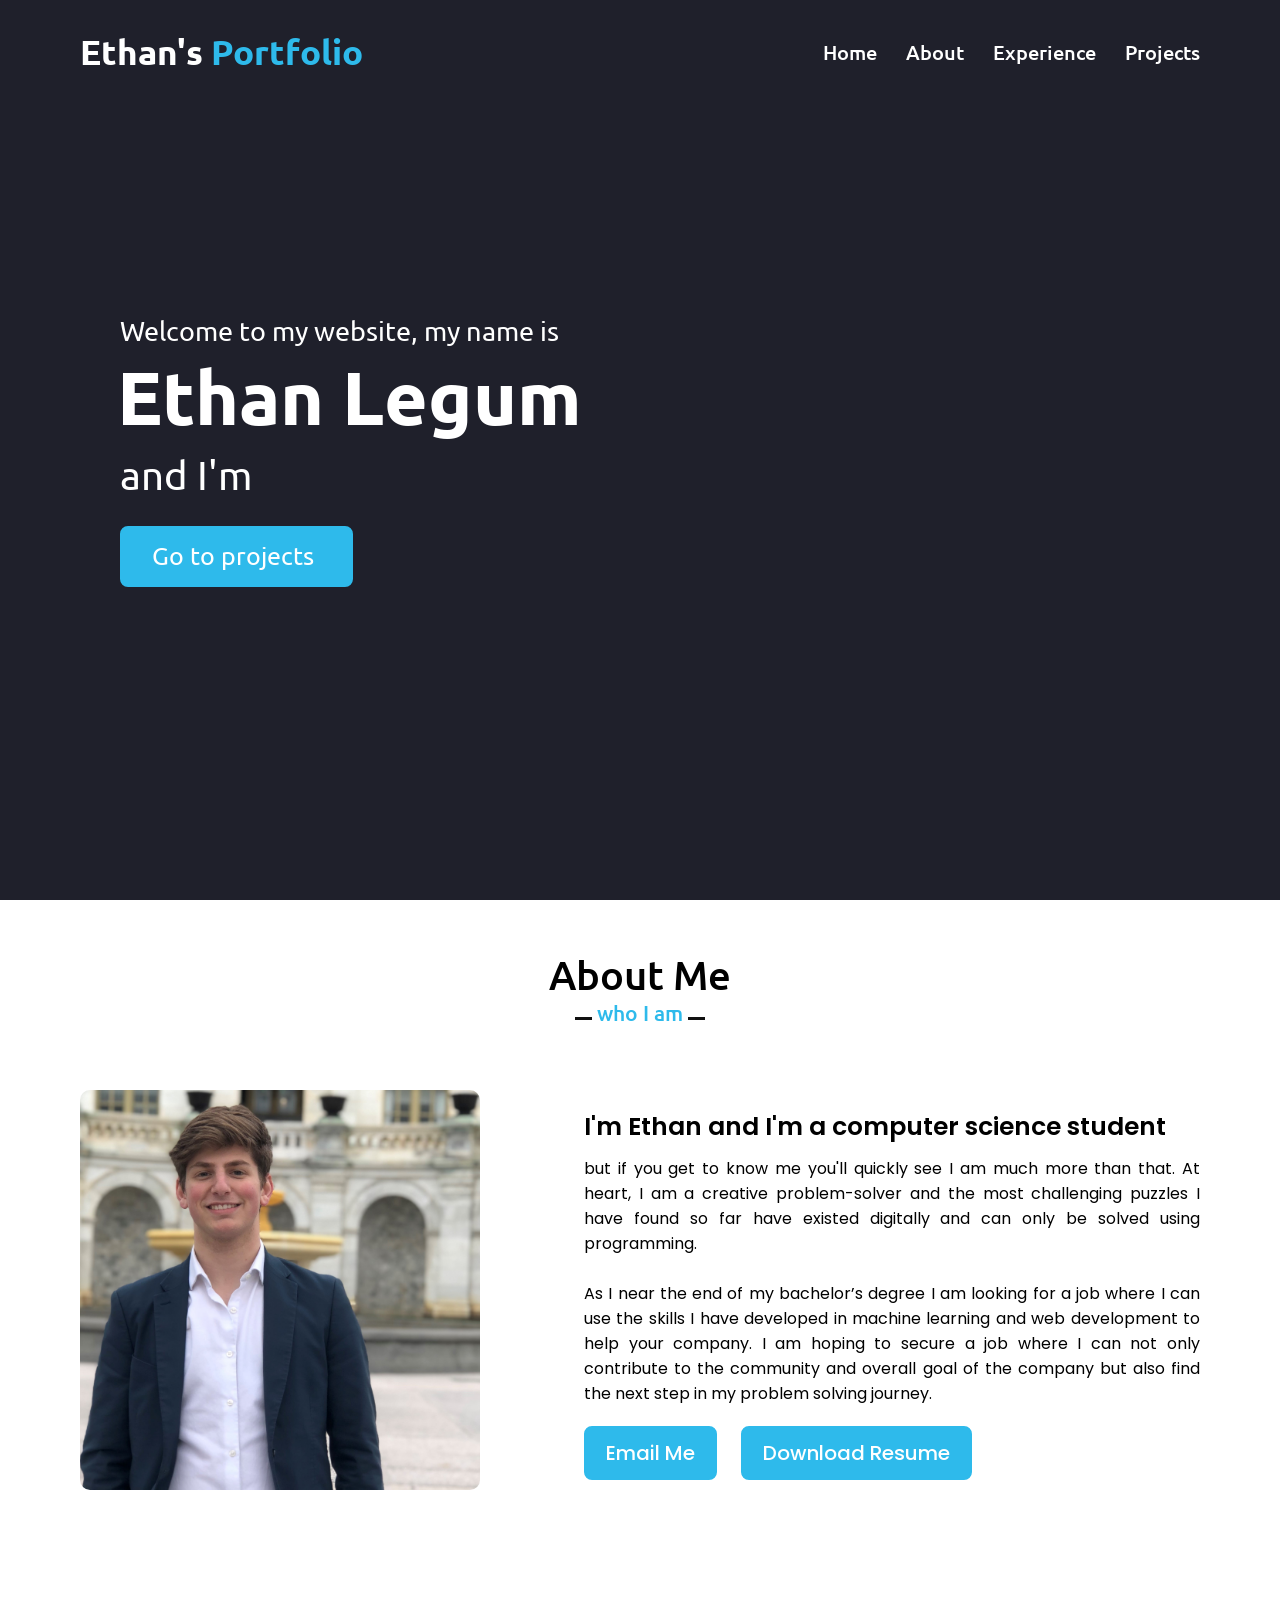
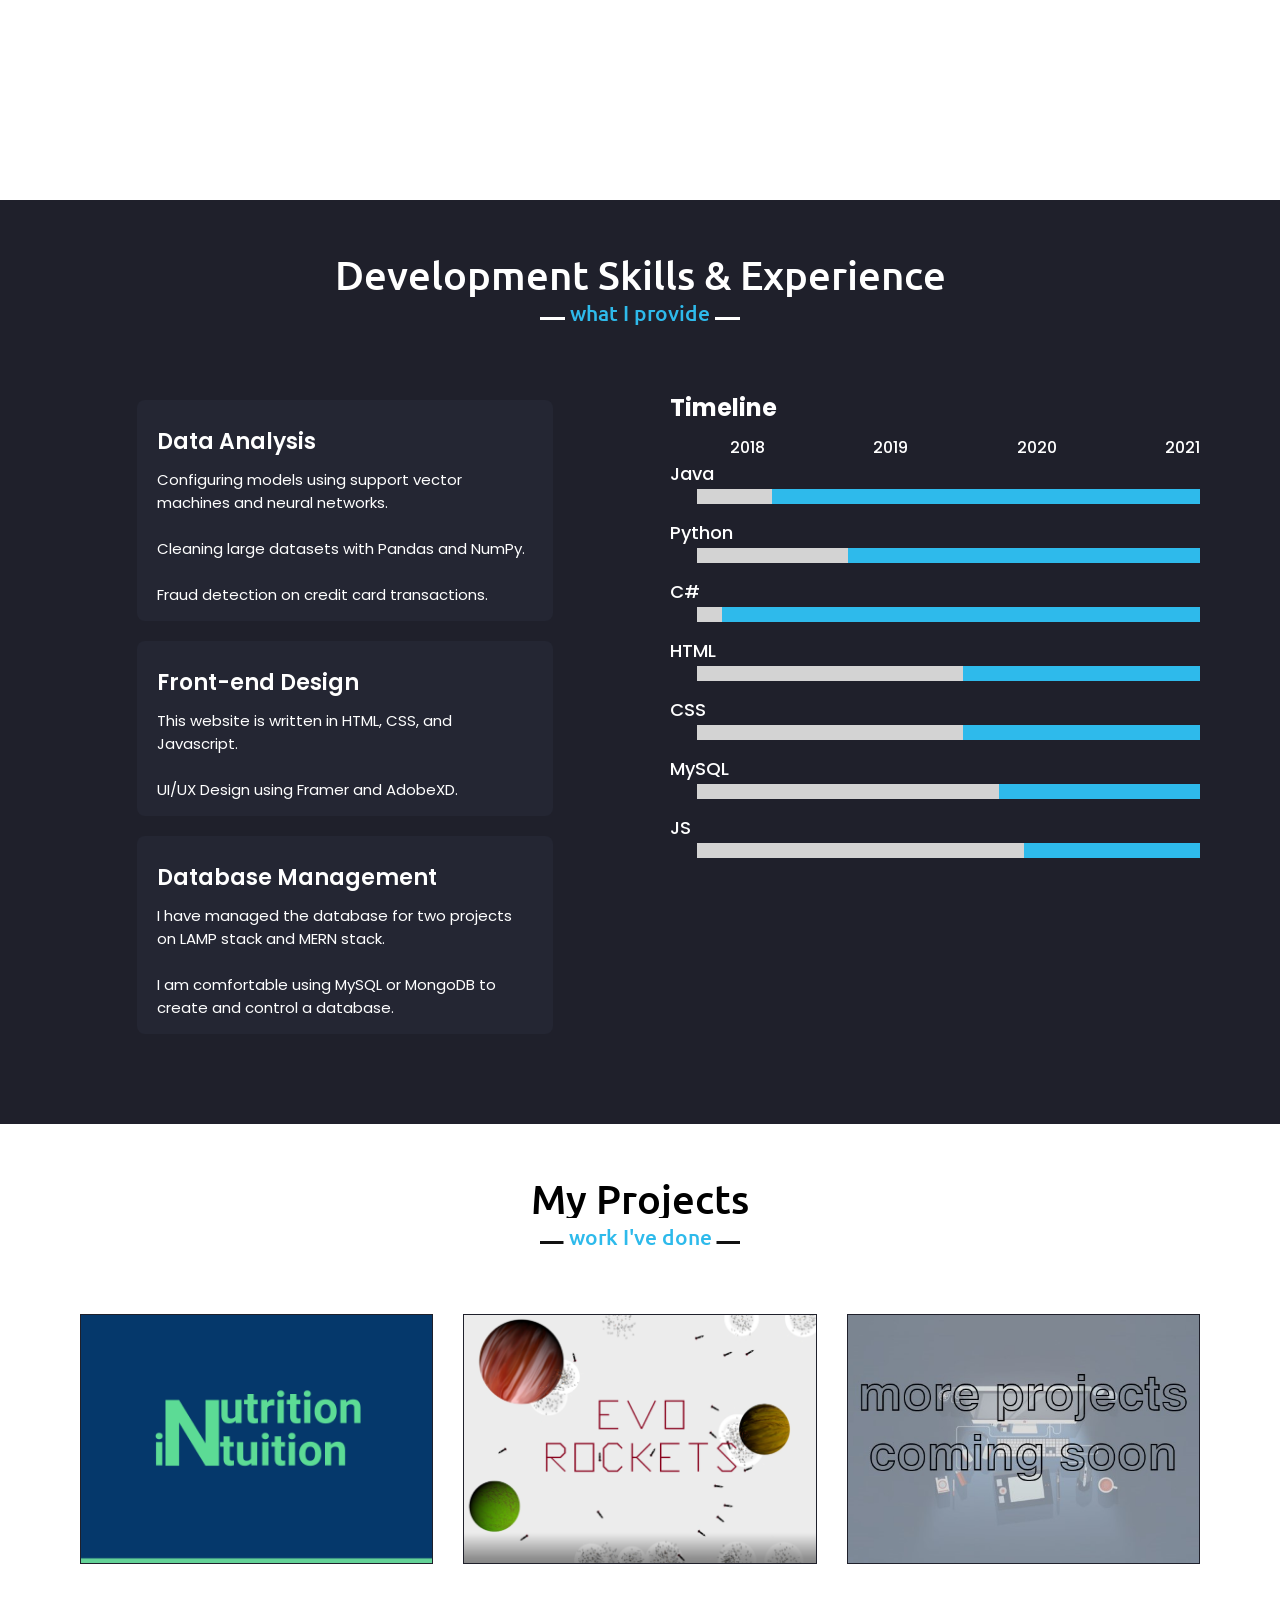
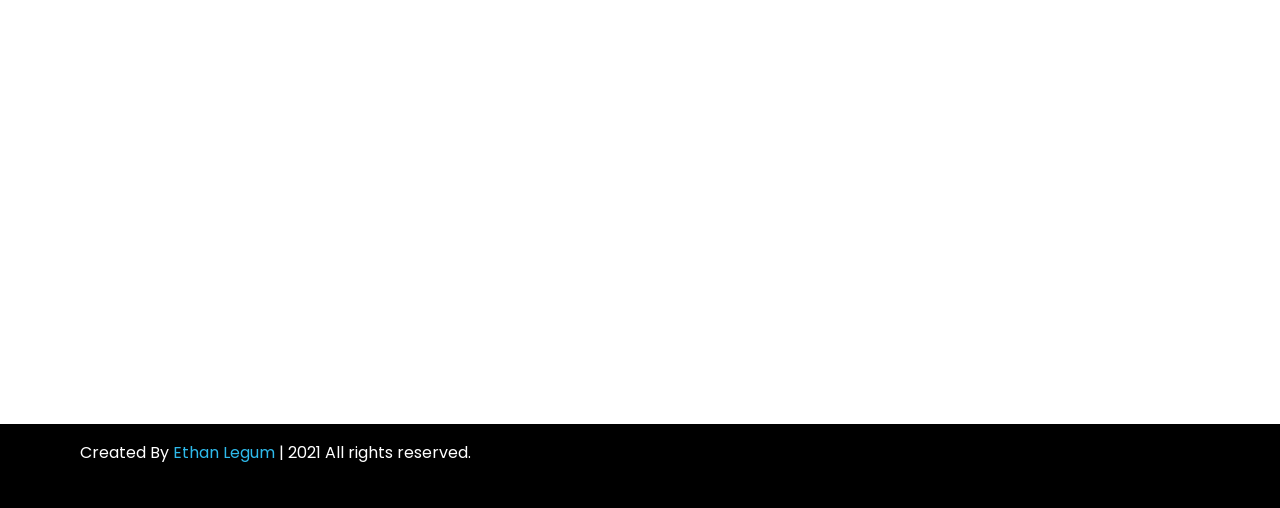
==== commit eb2ef86f: "Updated pop-up and project text pop-up now fits more mobile screen sizes." ====
--- a/index.html
+++ b/index.html
@@ -206,7 +206,7 @@
                             <a class="next" onclick="plusSlides(currSlideCount=1, Slideshow=0)">&#10095;</a>
                         </div>
                         <div class="desc">
-                            <p>Nutrition Intuition is a full-stack web development project that helps users track the nutritional value of the food they eat. The project was completed over 10 weeks through collaboration with 5 other students. We had a lot of freedom in deciding how to set up our server and ultimately decided to develop Nutrition Intuition on the MERN stack due to its reliability and similarity to other stacks that group members were familiar with.</p>
+                            <p>Nutrition Intuition is a full-stack web development project that helps users track the nutritional value of the food they eat. The project was completed over 10 weeks through collaboration with 5 other students. We had a lot of freedom in deciding how to set up our server and ultimately decided to develop Nutrition Intuition on the MERN stack due to its ease of use and reliability.</p>
                                 <br><p>As the project manager, I adhered to agile development principles. Requirements were gathered early and thoroughly, we met frequently with all stakeholders, and avoided any periods of crunch. This project challenged me in scale and complexity but it also made me much more comfortable with front-end development and database management. In the end, we had a fully functional platform with both a web and mobile interface.</p>
                             <div class="external-links">
                                 <a href="http://nutrition-intuition.herokuapp.com/" target="_blank"><i class="fas fa-external-link-alt"></i></a>
@@ -270,7 +270,8 @@
                             <a class="next" onclick="plusSlides(currSlideCount=1, Slideshow=1)">&#10095;</a>
                         </div>
                         <div class="desc">
-                            <p>At the beginning of 2018, I became interested in game programming and started making small projects in Unity. My first exploration of machine learning, more specifically reinforcement learning, occurred during this time with evolutionary rockets. Evolutionary Rockets is a 2D simulation where 40 small rockets have to find their way to a target using limited knowledge of their environment. Over many generations these rockets learn to avoid obstacles and refine their path to take as few frames as possible.</p>
+                            <p>At the beginning of 2018, I became interested in game programming and started making small projects in Unity. My first exploration of machine learning, more specifically reinforcement learning, occurred during this time with Evolutionary Rockets. Evolutionary Rockets is a 2D simulation where 40 small rockets have to find their way to a target using limited knowledge of their environment. Over many generations, these rockets learn to avoid obstacles and refine their path to take as few frames as possible.</p>
+                            <span><br><p>If you want to play around with the demo I updated the UI and upload a webGL build on this website. You can click the controller icon below to access it.</p></span>
                             <div class="external-links">
                                 <a href="EvolutionaryRockets/index.html" target="_blank"><i class="fas fa-gamepad"></i></a>
                                 <a href="https://github.com/elegs99/EvolutionaryRockets" target="_blank"><i class="fab fa-github"></i></a>
--- a/style.css
+++ b/style.css
@@ -185,7 +185,7 @@
     text-align: center;
     font-size: 40px;
     font-weight: 500;
-    margin-bottom: 60px;
+    margin-bottom: 70px;
     padding-bottom: 20px;
     font-family: 'Ubuntu', sans-serif;
 }
@@ -215,7 +215,7 @@
     width: 130px;
 }
 .about .title::after {
-    content: "Who I Am";
+    content: "who I am";
 }
 .about .about-content .left {
     width: 45%;
@@ -268,7 +268,7 @@
 }
 .experience .title::after {
     background: #1F202B;
-    content: "What I Provide";
+    content: "what I provide";
 }
 .experience .serv-content {
     display: flex;
@@ -378,7 +378,7 @@
     font-family: 'Ubuntu', sans-serif;
 }
 .projects .title::after {
-    content: "Work I've Done";
+    content: "work I've done";
 }
 .grid-wrapper {
     background: white;
@@ -507,6 +507,25 @@
     color: #2EBAEB;
     transition: all 0.3s ease;
 }
+.project-details {
+    display: grid;
+    grid-template-columns: minmax(auto, 400px) minmax(auto, 400px);
+    grid-template-rows: auto auto;
+    grid-gap: 10px;
+    color: white;
+    margin: 10px 20px;
+    padding: 10px 0 20px;
+    justify-self: center;
+    font-weight: 500px;
+}
+.project-details .lang {
+    font-weight: 700px;
+    font-size: 22px;
+}
+.project-details .date {
+    font-weight: 700px;
+    font-size: 22px;
+}
 /* Project Slideshow */
 .slideshow-container {
     max-width: 1000px;
@@ -575,26 +594,6 @@
     position: absolute;
     top: 0;
 }
-.project-details {
-    display: grid;
-    grid-template-columns: minmax(auto, 400px) minmax(auto, 400px);
-    grid-template-rows: auto auto;
-    grid-gap: 10px;
-    color: white;
-    margin: 10px 20px;
-    padding: 10px 0 20px;
-    justify-self: center;
-    font-weight: 500px;
-}
-.project-details .lang {
-    font-weight: 700px;
-    font-size: 22px;
-}
-.project-details .date {
-    font-weight: 700px;
-    font-size: 22px;
-}
-
 /*FOOTER*/
 footer {
     background: black;
@@ -783,8 +782,7 @@
         width: calc(50% - 10px);
         margin-bottom: 20px;
     }
-    .skills .skills-content .column,
-    .contact .contact-content .column {
+    .skills .skills-content .column {
         width: 100%;
         margin-bottom: 35px;
     }
@@ -865,6 +863,9 @@
         width: 89%;
         font-size: 12px;
     }
+    .slideshow-container .numbertext {
+        font-size: 10px;
+    }
     .content .desc {
         margin-top: 3em;
         font-size: 12px;
@@ -897,4 +898,18 @@
     .navbar .menu li a{
         font-size: 15px;
     }
+    .external-links {
+        display: none;
+    }
+    .content .desc span {
+        display: none;
+    }
+    .content .desc {
+        margin-bottom: 20px;
+    }
+}
+@media (max-width: 25rem) {
+    .popup .header h2 {
+        font-size: 1.4em;
+    }
 }
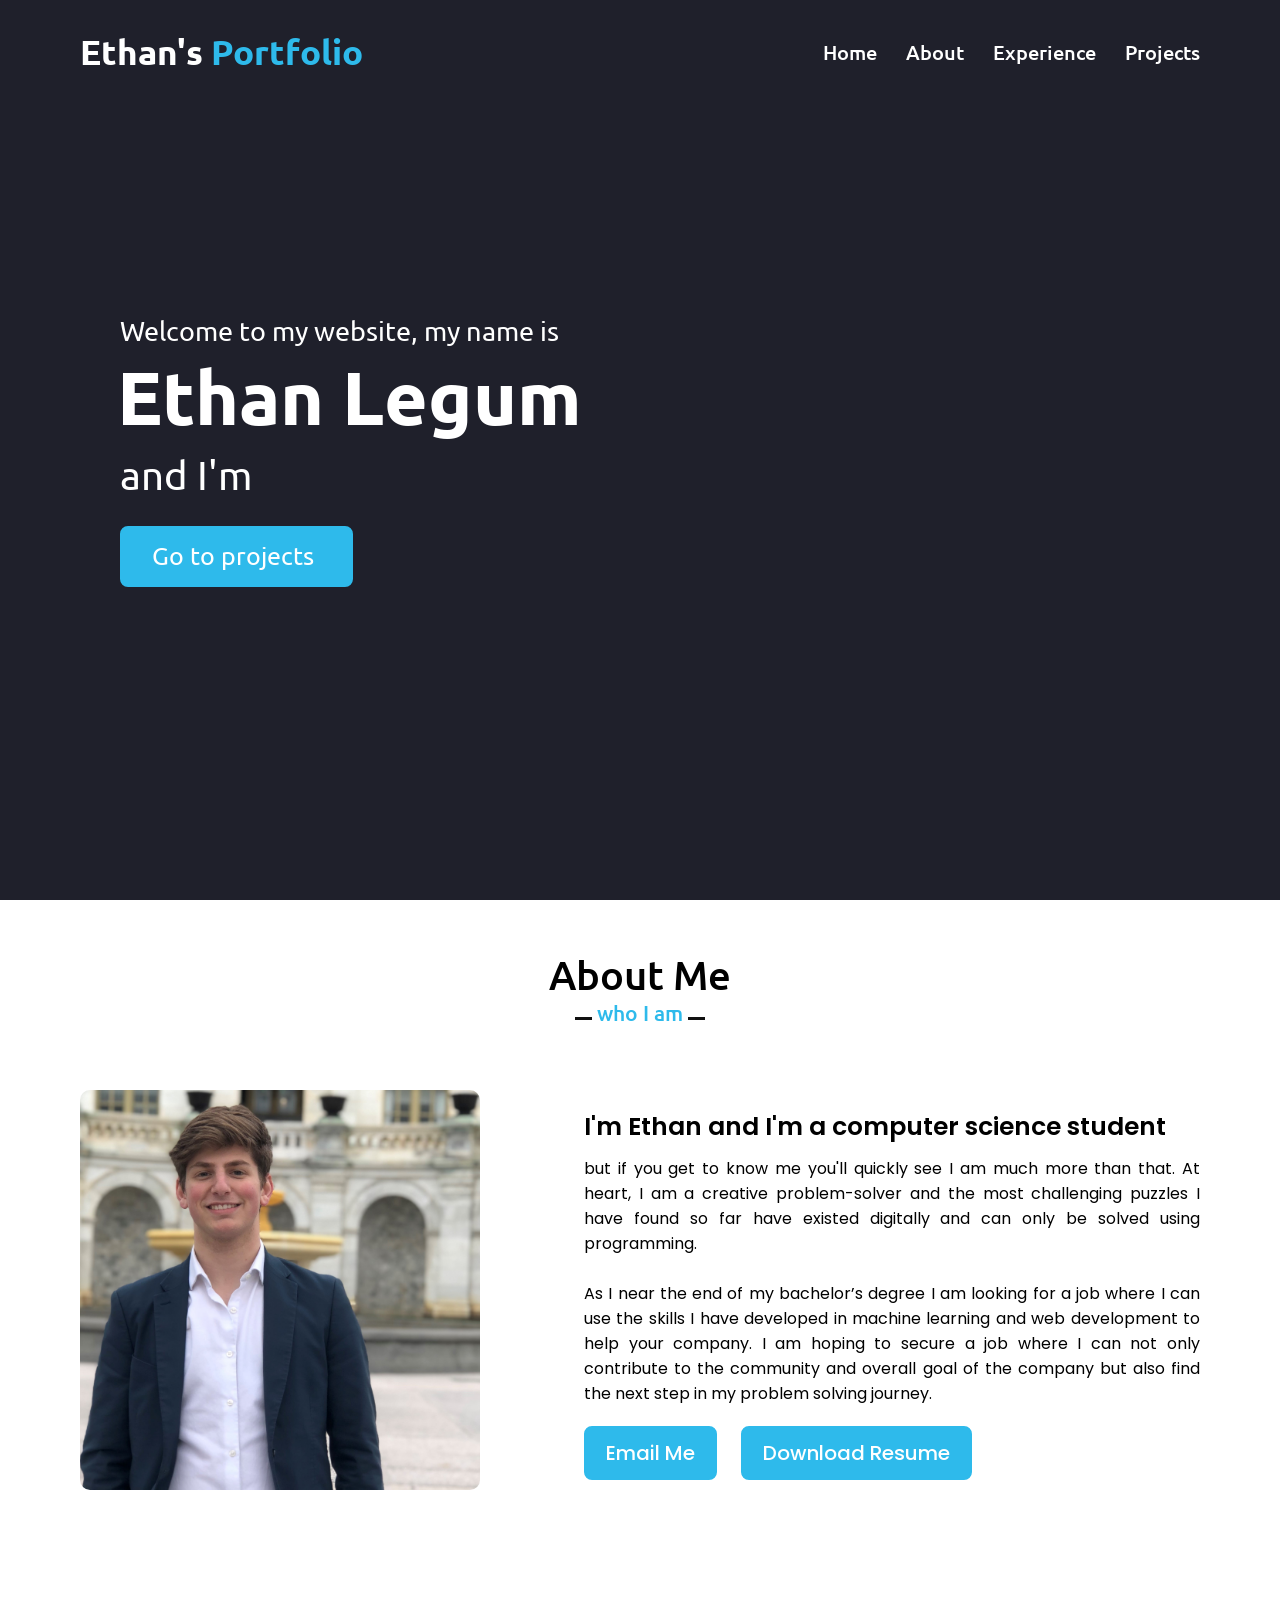
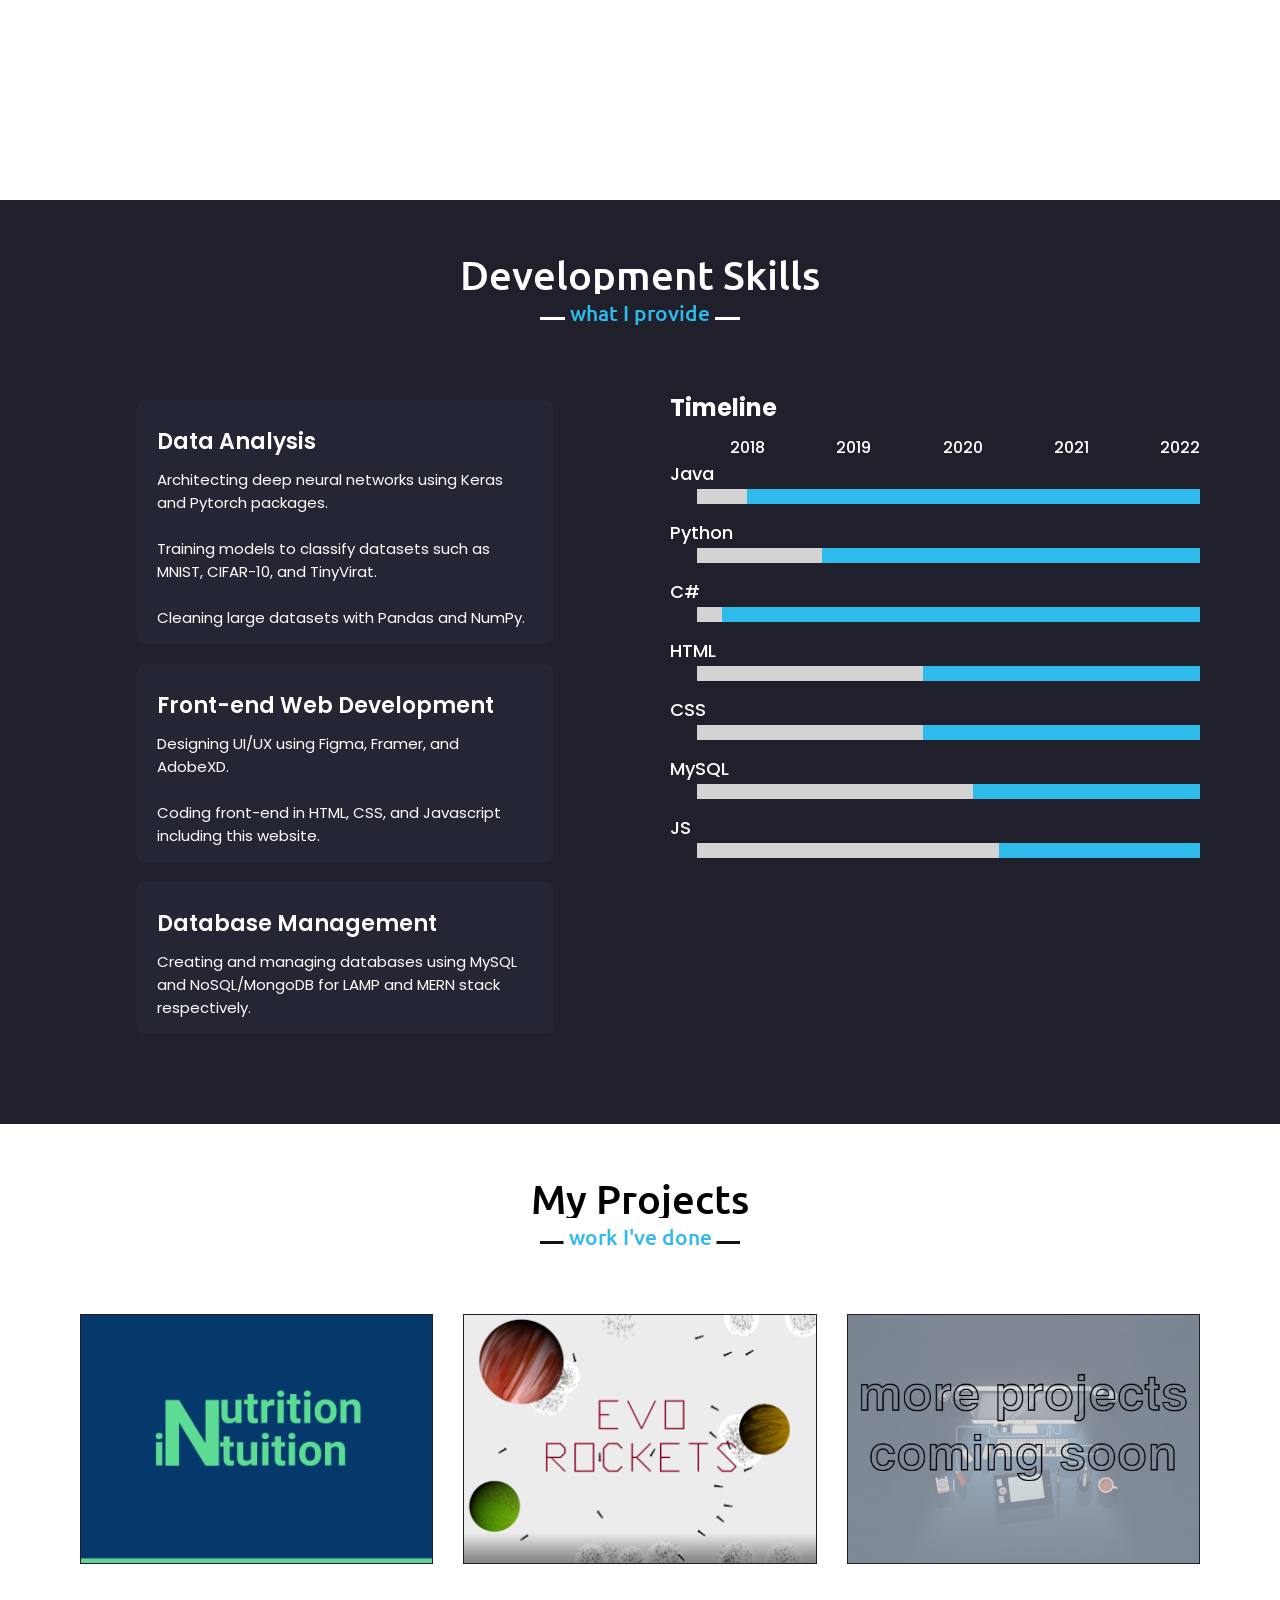
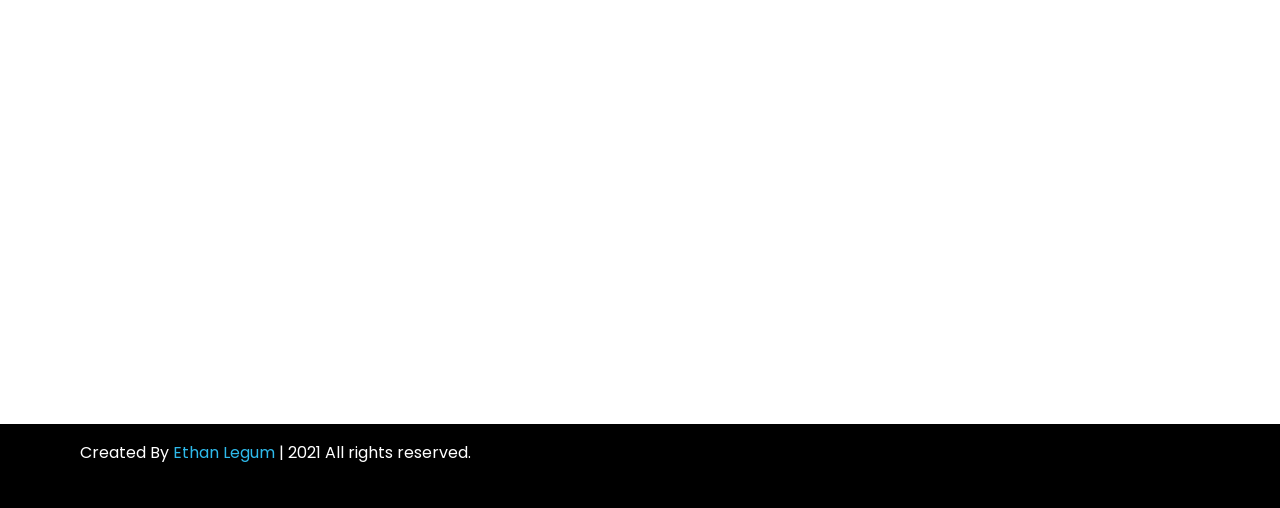
==== commit 26cfc1cc: "Content changes to about me section" ====
--- a/index.html
+++ b/index.html
@@ -4,8 +4,10 @@
     <meta charset="UTF-8">
     <meta http-equiv="X-UA-Compatible" content="IE=edge">
     <meta name="viewport" content="width=device-width, initial-scale=1.0">
+    <meta name="description" content="Ethan Legum portfolio website. Built from scratch using html, css, and javascript. Use this site to find out more about me and my programming accomplishments.">
     <title>Ethan Legum Portfolio Website</title>
     <link rel="stylesheet" href="style.css">
+    <link rel="icon" href="images/icon.png">
     <script src="https://cdnjs.cloudflare.com/ajax/libs/typed.js/2.0.12/typed.min.js"></script>
     <script src="https://kit.fontawesome.com/414d8b6659.js" crossorigin="anonymous"></script>
     <script src="https://code.jquery.com/jquery-3.6.0.min.js"></script>
@@ -20,7 +22,7 @@
             <div class="logo"><a href="#">Ethan's <span>Portfolio</span></a></div>
             <ul class="menu">
                 <li><a href="#home" class="menu-btn">Home</a></li>
-                <li><a href="#about">About</a></li>
+                <li><a href="#about" class="menu-btn">About</a></li>
                 <li><a href="#experience" class="menu-btn">Experience</a></li>
                 <li><a href="#projects" class="menu-btn">Projects</a></li>
             </ul>
@@ -63,32 +65,31 @@
     <!--EXPIRENCE SECTION-->
     <section class="experience" id="experience">
         <div class="max-width">
-            <h2 class="title">Development Skills & Experience</h2>
+            <h2 class="title">Development Skills</h2>
             <div class="serv-content">
                 <div class="column left">
                     <div class="card">
                         <div class="box">
                             <i class="fas fa-chart-line"></i>
                             <div class="text">Data Analysis</div>
-                            <p>Configuring models using support vector machines and neural networks.<br><br>
-                                Cleaning large datasets with Pandas and NumPy.<br><br>
-                                Fraud detection on credit card transactions.</p>
+                            <p>Architecting deep neural networks using Keras and Pytorch packages.<br><br>
+                                Training models to classify datasets such as MNIST, CIFAR-10, and TinyVirat.<br><br>
+                                Cleaning large datasets with Pandas and NumPy.</p>
                         </div>
                     </div>
                     <div class="card">
                         <div class="box">
                             <i class="fas fa-paint-brush"></i>
-                            <div class="text">Front-end Design</div>
-                            <p>This website is written in HTML, CSS, and Javascript.<br><br>
-                                UI/UX Design using Framer and AdobeXD.</p>
+                            <div class="text">Front-end Web Development</div>
+                            <p>Designing UI/UX using Figma, Framer, and AdobeXD.<br><br>
+                                Coding front-end in HTML, CSS, and Javascript including this website.</p>
                         </div>
                     </div>
                     <div class="card">
                         <div class="box">
                             <i class="fas fa-database"></i>
                             <div class="text">Database Management</div>
-                            <p>I have managed the database for two projects on LAMP stack and MERN stack.<br><br> 
-                                I am comfortable using MySQL or MongoDB to create and control a database.</p>
+                            <p>Creating and managing databases using MySQL and NoSQL/MongoDB for LAMP and MERN stack respectively.</p>
                         </div>
                     </div>
                 </div>
@@ -96,7 +97,7 @@
                     <div class="timeline">
                         <h3>Timeline</h3>
                         <div class="dates">
-                            <p>2018</p><p>2019</p><p>2020</p><p>2021</p>
+                            <p>2018</p><p>2019</p><p>2020</p><p>2021</p><p>2022</p>
                         </div>
                         <div class="bars">
                             <div class="info">
@@ -207,7 +208,7 @@
                         </div>
                         <div class="desc">
                             <p>Nutrition Intuition is a full-stack web development project that helps users track the nutritional value of the food they eat. The project was completed over 10 weeks through collaboration with 5 other students. We had a lot of freedom in deciding how to set up our server and ultimately decided to develop Nutrition Intuition on the MERN stack due to its ease of use and reliability.</p>
-                                <br><p>As the project manager, I adhered to agile development principles. Requirements were gathered early and thoroughly, we met frequently with all stakeholders, and avoided any periods of crunch. This project challenged me in scale and complexity but it also made me much more comfortable with front-end development and database management. In the end, we had a fully functional platform with both a web and mobile interface.</p>
+                                <br><p>As the project manager, I adhered to Agile development principles. Requirements were gathered early and thoroughly, we met frequently with all stakeholders, and avoided any periods of crunch. This project challenged me in scale and complexity but it also made me much more comfortable with front-end development and database management. In the end, we had a fully functional platform with both a web and mobile interface.</p>
                             <div class="external-links">
                                 <a href="http://nutrition-intuition.herokuapp.com/" target="_blank"><i class="fas fa-external-link-alt"></i></a>
                                 <a href="https://github.com/ThechasEE/NutritionIntuition" target="_blank"><i class="fab fa-github"></i></a>
--- a/style.css
+++ b/style.css
@@ -296,9 +296,6 @@
 .experience .serv-content .card {
     transition: all 0.3s ease;
 }
-.experience .serv-content .card:hover {
-    transform: translateX(5px);
-}
 .experience .serv-content .card i{
     font-size: 50px;
     color: #2EBAEB;
@@ -352,25 +349,28 @@
     background-color: lightgrey;
 }
 .experience .serv-content .right .java::before {
-    width: 15%;
+    /*late 2018*/
+    width: 10%;
 }
 .experience .serv-content .right .python::before {
-    width: 30%;
+    /*early 2019*/
+    width: 25%;
 }
 .experience .serv-content .right .csharp::before {
+    /*mid 2018*/
     width: 5%;
 }
-.experience .serv-content .right .html::before {
-    width: 53%;
-}
-.experience .serv-content .right .css::before {
-    width: 53%;
+.experience .serv-content .right .html::before, .css::before {
+    /*late 2019 early 2020*/
+    width: 45%;
 }
 .experience .serv-content .right .mysql::before {
+    /*early 2020*/
+    width: 55%;
+}
+.experience .serv-content .right .js::before {
+    /*mid 2020*/
     width: 60%;
-}
-.experience .serv-content .right .js::before {
-    width: 65%;
 }
 
 /*PROJECTS*/
@@ -895,6 +895,9 @@
     .home .home-content .text-3{
         font-size: 27px;
     }
+    .navbar .logo a {
+        font-size: 33px;
+    }
     .navbar .menu li a{
         font-size: 15px;
     }
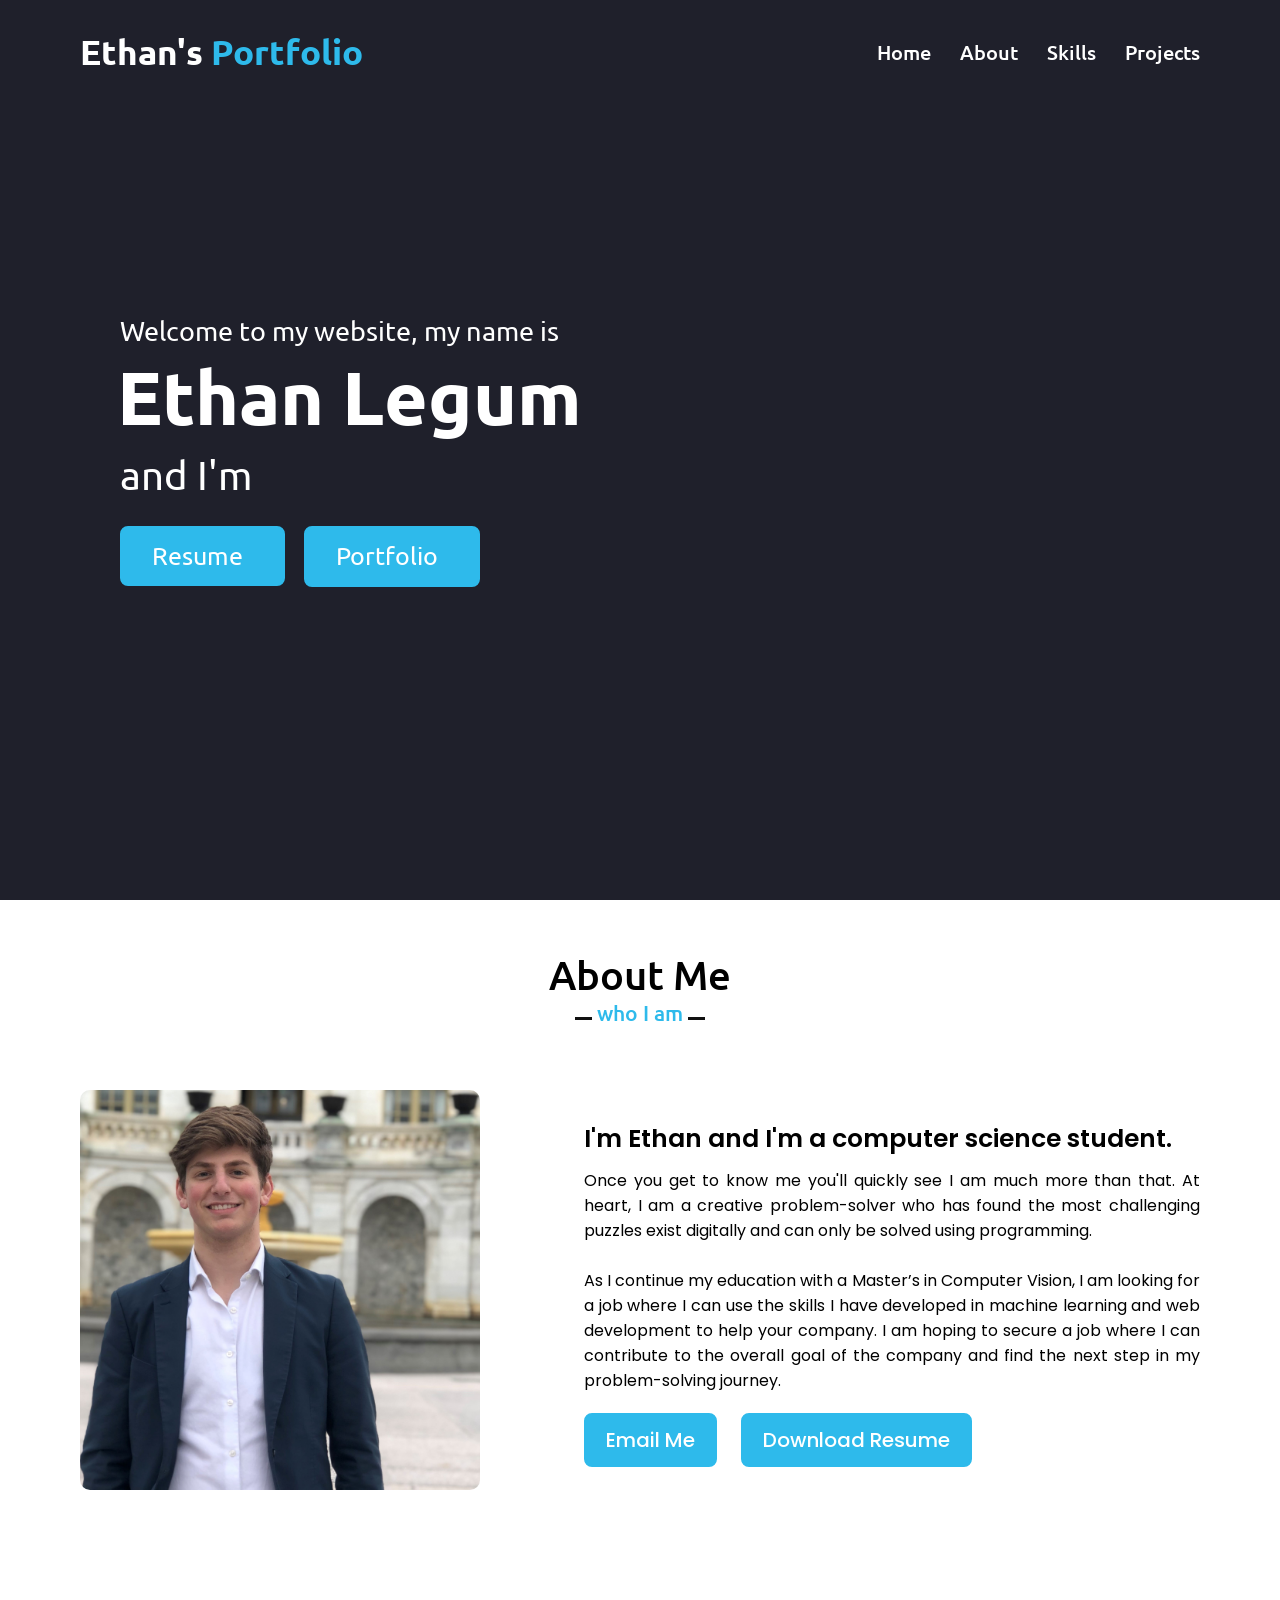
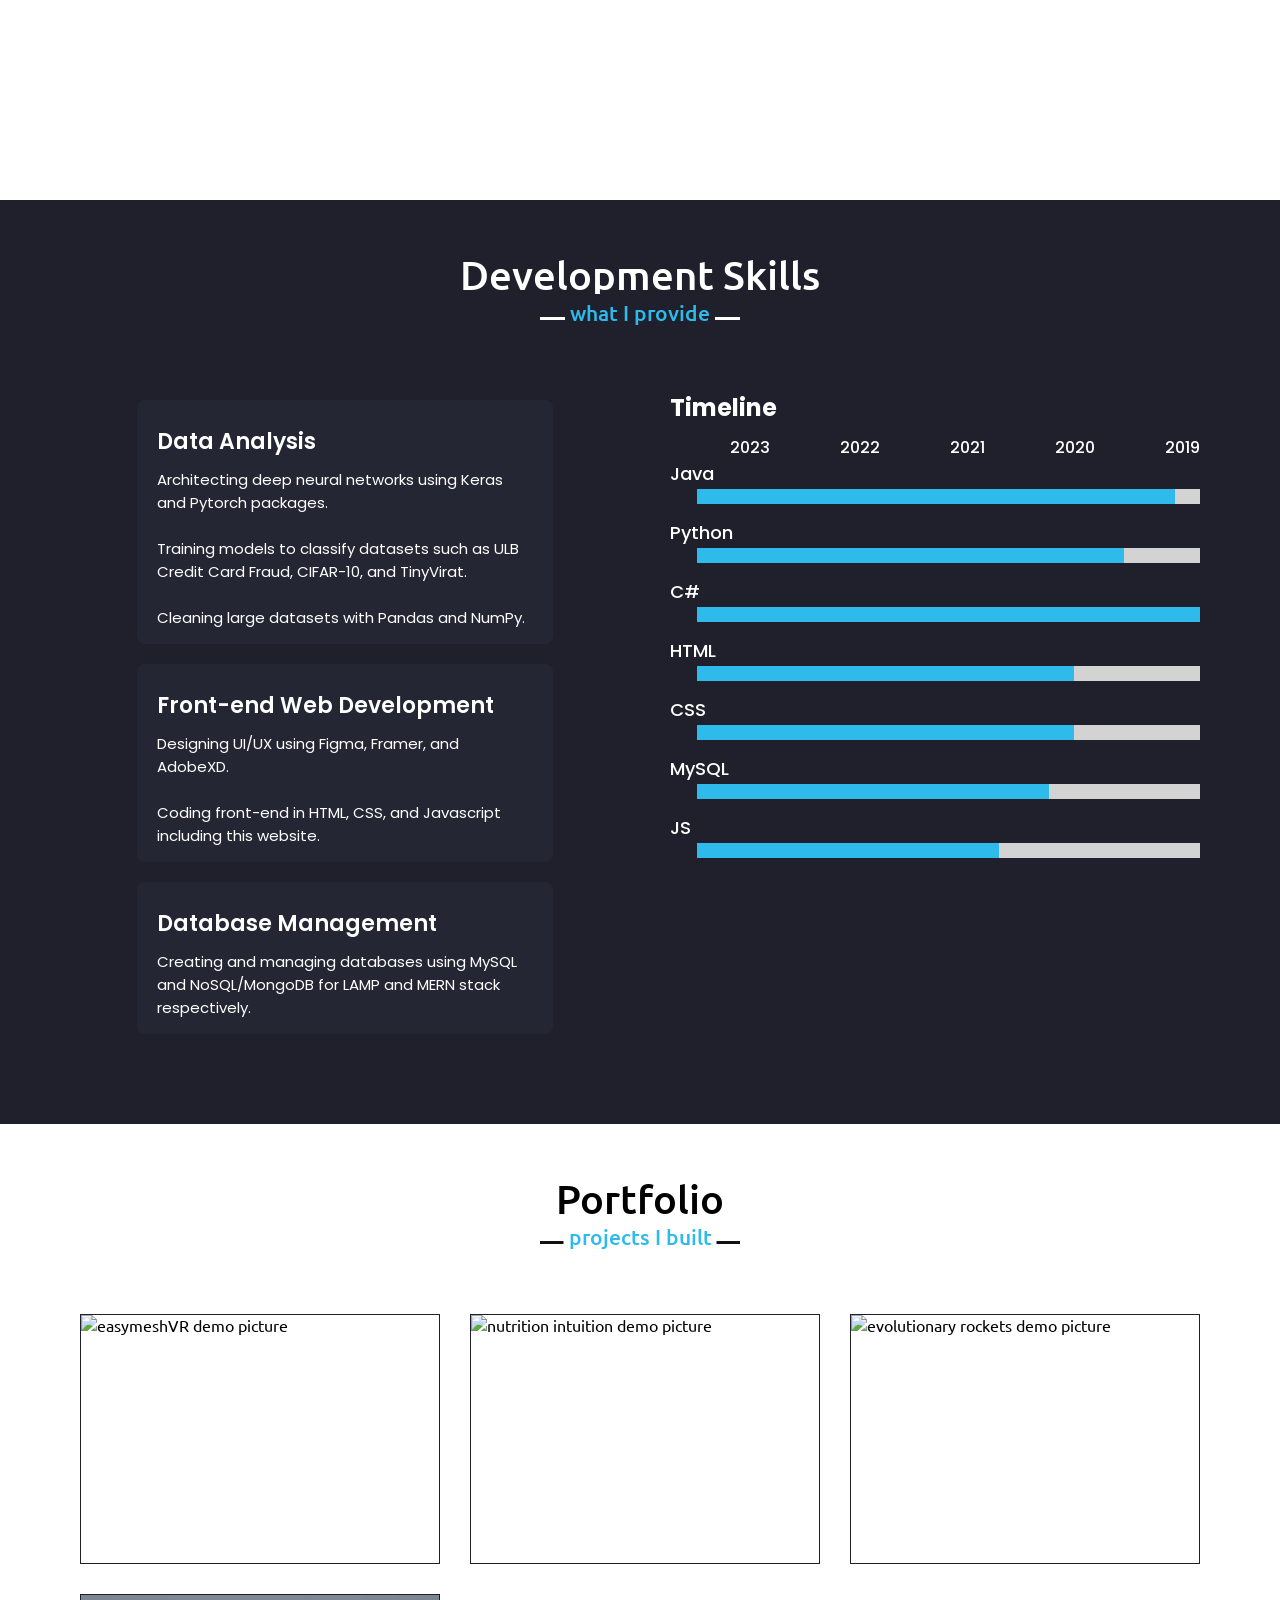
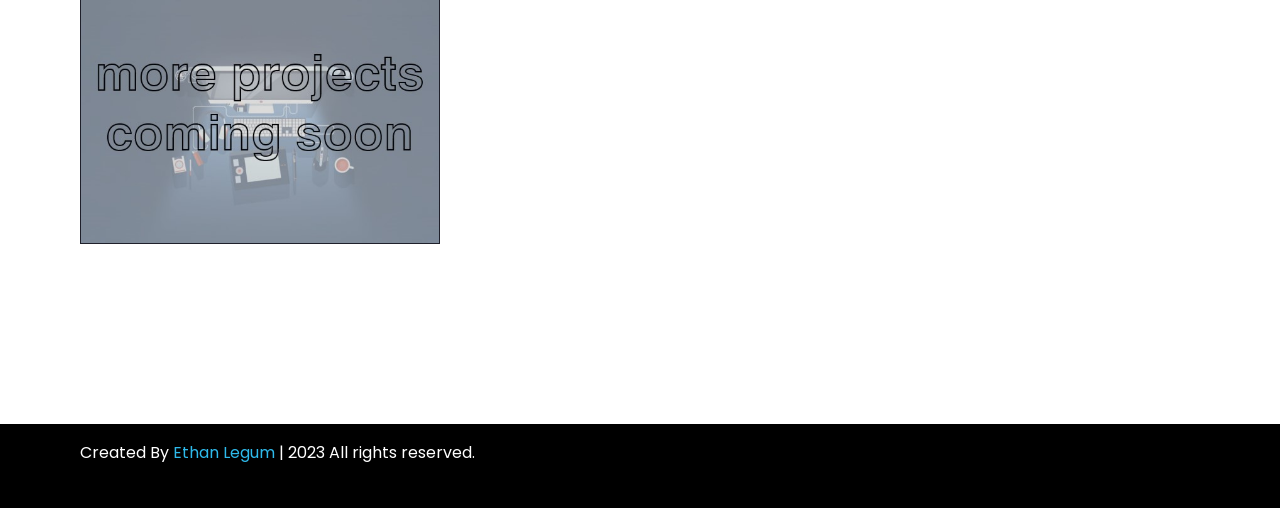
==== commit 9f283c25: "Update for 2023" ====
--- a/index.html
+++ b/index.html
@@ -4,7 +4,12 @@
     <meta charset="UTF-8">
     <meta http-equiv="X-UA-Compatible" content="IE=edge">
     <meta name="viewport" content="width=device-width, initial-scale=1.0">
-    <meta name="description" content="Ethan Legum portfolio website. Built from scratch using html, css, and javascript. Use this site to find out more about me and my programming accomplishments.">
+    <meta name="description" content="Ethan Legum portfolio website. Built from scratch using html, css, and javascript. Data Analysis:
+    Architecting deep neural networks using Keras and Pytorch packages. Training models to classify datasets such as MNIST, CIFAR-10, and TinyVirat. Cleaning large datasets with Pandas and NumPy.
+    Front-end Web Development:
+    Designing UI/UX using Figma, Framer, and AdobeXD. Coding front-end in HTML, CSS, and Javascript including this website.
+    Database Management:
+    Creating and managing databases using MySQL and NoSQL/MongoDB for LAMP and MERN stack respectively.">
     <title>Ethan Legum Portfolio Website</title>
     <link rel="stylesheet" href="style.css">
     <link rel="icon" href="images/icon.png">
@@ -23,7 +28,7 @@
             <ul class="menu">
                 <li><a href="#home" class="menu-btn">Home</a></li>
                 <li><a href="#about" class="menu-btn">About</a></li>
-                <li><a href="#experience" class="menu-btn">Experience</a></li>
+                <li><a href="#experience" class="menu-btn">Skills</a></li>
                 <li><a href="#projects" class="menu-btn">Projects</a></li>
             </ul>
             <div class="menu-btn">
@@ -38,7 +43,8 @@
                 <div class="text-1">Welcome to my website, my name is</div>
                 <div class="text-2">Ethan Legum</div>
                 <div class="text-3">and I'm <span class="typing"></span></div>
-                <a href="#projects">Go to projects<i class="fas fa-angle-double-right"></i></a>
+                <a href="resume/EthanLegum_Resume.pdf" download="EthanLegum_Resume" target="_blank">Resume<i class="fas fa-external-link-alt"></i></a>
+                <a href="#projects">Portfolio<i class="fas fa-angle-double-right"></i></a>
             </div>
         </div>
     </section>
@@ -51,11 +57,12 @@
                     <img src="images/profile-picture.jpg" alt="profile picture">
                 </div>
                 <div class="column right">
-                    <div class="text">I'm Ethan and I'm a computer science student</div>
-                    <p>but if you get to know me you'll quickly see I am much more than that. 
-                        At heart, I am a creative problem-solver and the most challenging puzzles I have found so far have existed digitally and can only be solved using programming.
-                        <br><br> As I near the end of my bachelor’s degree I am looking for a job where I can use the skills I have developed in machine learning and web development to help your company. 
-                        I am hoping to secure a job where I can not only contribute to the community and overall goal of the company but also find the next step in my problem solving journey.</p>
+                    <div class="text">I'm Ethan and I'm a computer science student.</div>
+                    <p>Once you get to know me you'll quickly see I am much more than that. At heart, I am a creative problem-solver who has found the most challenging puzzles exist 
+                        digitally and can only be solved using programming.
+                        <br><br>As I continue my education with a Master’s in Computer Vision, I am looking for a job where I can use the skills I have developed in machine learning 
+                        and web development to help your company. I am hoping to secure a job where I can contribute to the overall goal of the company and find the next step in my 
+                        problem-solving journey.</p>
                     <a href="mailto:ethanlegum@gmail.com">Email Me</a>
                     <a href="resume/EthanLegum_Resume.pdf" download="EthanLegum_Resume" target="_blank">Download Resume</a>
                 </div>
@@ -73,7 +80,7 @@
                             <i class="fas fa-chart-line"></i>
                             <div class="text">Data Analysis</div>
                             <p>Architecting deep neural networks using Keras and Pytorch packages.<br><br>
-                                Training models to classify datasets such as MNIST, CIFAR-10, and TinyVirat.<br><br>
+                                Training models to classify datasets such as ULB Credit Card Fraud, CIFAR-10, and TinyVirat.<br><br>
                                 Cleaning large datasets with Pandas and NumPy.</p>
                         </div>
                     </div>
@@ -97,7 +104,7 @@
                     <div class="timeline">
                         <h3>Timeline</h3>
                         <div class="dates">
-                            <p>2018</p><p>2019</p><p>2020</p><p>2021</p><p>2022</p>
+                            <p>2023</p><p>2022</p><p>2021</p><p>2020</p><p>2019</p>
                         </div>
                         <div class="bars">
                             <div class="info">
@@ -149,10 +156,11 @@
     <!--PROJECTS SECTION-->
     <section class="projects" id="projects">
         <div class="max-width">
-            <h2 class="title">My Projects</h2>
+            <h2 class="title">Portfolio</h2>
             <div class="grid-wrapper">
-                <div class="grid-item1"><img src="images/niDemoPic.png" class="grid-img" alt="nutrition intuition demo picture"></div>
-                <div class="grid-item2"><img src="images/erDemoPic.png" class="grid-img" alt="evolutionary rockets demo picture"></div>                <!--add new project here then go down to add new popup info-->
+                <div class="grid-item3"><img src="images/em/emDemoPic.png" class="grid-img" alt="easymeshVR demo picture"></div>
+                <div class="grid-item1"><img src="images/ni/niDemoPic.png" class="grid-img" alt="nutrition intuition demo picture"></div>
+                <div class="grid-item2"><img src="images/er/erDemoPic.png" class="grid-img" alt="evolutionary rockets demo picture"></div>   <!--add new project here then go down to add new popup info-->
                 <div class="grid-itemcomingsoon"><img src="images/projectComingSoon.jpg" class="grid-img" alt="coming soon picture"></div>
             </div>
         </div>
@@ -160,7 +168,140 @@
     <!--PROJECT POP-UPs SECTION-->
     <div class="popup">
         <div class="overlay">
-            <!--for new project copy project1 div-->
+            <!--for new project copy project3 div -->
+            <!--add new popup info here and update javascript-->
+            <div class="project3">
+                <div class="popup-content">
+                    <div class="header">
+                        <h2>EasyMeshVR</h2>
+                        <div class="close-btn">
+                            <i class="fas fa-times"></i>
+                        </div>
+                    </div>
+                    <div class="content">
+                        <!-- Slideshow container -->
+                        <div class="slideshow-container">
+                            <!-- Change all myslides +1 -->
+                            <div class="mySlides3">
+                                <div class="numbertext">1 / 3</div>
+                                <img src="images/em/emSlide1.gif" alt="emSlide1"></img>
+                                <div class="caption">Move vertices, edges, and faces by simply reaching out and grabbing them</div>
+                            </div>
+                            <!-- Change all myslides +1 -->
+                            <div class="mySlides3">
+                                <div class="numbertext">2 / 3</div>
+                                <img src="images/em/emSlide2.gif" alt="emSlide2"></img>
+                                <div class="caption">Hop into a multiplayer lobby to collaborate on your edits using in-game voice chat</div>
+                            </div>
+                            <!-- Change all myslides +1 -->
+                            <div class="mySlides3">
+                                <div class="numbertext">3 / 3</div>
+                                <img src="images/em/emSlide3.gif" alt="emSlide3"></img>
+                                <div class="caption">Easily transfer 3D model files between VR and your PC using our webserver</div>
+                            </div>
+                            <!-- Next and previous buttons -->
+                            <!-- Change slideshow +1 -->
+                            <a class="prev" onclick="plusSlides(currSlideCount=-1, Slideshow=2)">&#10094;</a>
+                            <a class="next" onclick="plusSlides(currSlideCount=1, Slideshow=2)">&#10095;</a>
+                        </div>
+                        <div class="desc">
+                            <p>EasyMeshVR is an open-source VR program built in Unity to target the Steam and Meta platforms. From ideation to execution, this project was completed 
+                                entirely by me and my team over 6 months. This virtual environment takes advantage of the best features of VR to make editing 3D models easy such as the 
+                                use of intuitive hand gestures to quickly move, rotate, and scale the model. Other key features include collaborative editing in real-time using multiplayer 
+                                lobbies and quickly transferring 3D model files using our web server.</p>
+                                <br><p>The freedom of the VR platform combined with the ability to define our requirements makes this the ideal project for a creative problem solver like 
+                                    myself. Due to my previous experience working on Nutrition Intuition, I was voted by my group to be the project manager. My main goals as project manager 
+                                    were to set the requirements for EasyMeshVR and track each task needed to build the final product.
+                                </p>
+                            <div class="external-links">
+                                <a href="https://github.com/EasyMeshVR/EasyMeshVR" target="_blank"><i class="fab fa-github"></i></a>
+                            </div>
+                        </div>
+                    </div>
+                    <div class="project-details">
+                        <div class="lang">
+                            <p>Languages:</p>
+                        </div>
+                        <div class="date">
+                            <p>Completed:</p>
+                        </div>
+                        <div class="langB">
+                            <p>C#, Unity, NodeJS, AWS</p>
+                        </div>
+                        <div class="dateB">
+                            <p>Aug 2021 - Apr 2022</p>
+                        </div>
+                    </div>
+                </div>
+            </div>
+            <div class="project2">
+                <div class="popup-content">
+                    <div class="header">
+                        <h2>Evolutionary Rockets</h2>
+                        <div class="close-btn">
+                            <i class="fas fa-times"></i>
+                        </div>
+                    </div>
+                    <div class="content">
+                        <div class="slideshow-container">
+                            <!-- Change all myslides +1 -->
+                            <div class="mySlides2">
+                                <div class="numbertext">1 / 4</div>
+                                <img src="images/er/erSlide1.gif" alt="erSlide1"></img>
+                                <div class="caption">DNA/flight path is completely random for the first generation</div>
+                            </div>
+                            <!-- Change all myslides +1 -->
+                            <div class="mySlides2">
+                                <div class="numbertext">2 / 4</div>
+                                <img src="images/er/erSlide2.gif" alt="erSlide2"></img>
+                                <div class="caption">Over many generations the rockets propagate their DNA and refine the path to the target</div>
+                            </div>
+                            <!-- Change all myslides +1 -->
+                            <div class="mySlides2">
+                                <div class="numbertext">3 / 4</div>
+                                <img src="images/er/erSlide3.gif" alt="erSlide3"></img>
+                                <div class="caption">Once the rockets have locked on to the target, they optimize the path with small mutations</div>
+                            </div>
+                            <!-- Change all myslides +1 -->
+                            <div class="mySlides2">
+                                <div class="numbertext">4 / 4</div>
+                                <img src="images/er/erSlide4.gif" alt="erSlide4"></img>
+                                <div class="caption">The rockets will find a new path if we move the target from the last slide</div>
+                            </div>
+                            <!-- Next and previous buttons -->
+                            <!-- Change slideshow +1 -->
+                            <a class="prev" onclick="plusSlides(currSlideCount=-1, Slideshow=1)">&#10094;</a>
+                            <a class="next" onclick="plusSlides(currSlideCount=1, Slideshow=1)">&#10095;</a>
+                        </div>
+                        <div class="desc">
+                            <p>In the beginning of 2018, I became interested in game programming and started making small projects in Unity. My first exploration of 
+                                machine learning, more specifically reinforcement learning, occurred during this time with Evolutionary Rockets. Evolutionary Rockets is 
+                                a 2D simulation where 40 small rockets have to find their way to a target using limited knowledge of their environment. Over many generations, 
+                                these rockets learn to avoid obstacles and refine their path to take as few frames as possible.</p>
+                            <span><br><p>If you want to play around with the demo I updated the UI and upload a webGL build on this website. You can click the controller 
+                                icon below to access it.</p></span>
+                            <div class="external-links">
+                                <a href="EvolutionaryRockets/index.html" target="_blank"><i class="fas fa-gamepad"></i></a>
+                                <a href="https://github.com/elegs99/EvolutionaryRockets" target="_blank"><i class="fab fa-github"></i></a>
+                            </div>
+                        </div>
+                    </div>
+                    <div class="project-details">
+                        <div class="lang">
+                            <p>Languages:</p>
+                        </div>
+                        <div class="date">
+                            <p>Completed:</p>
+                        </div>
+                        <div class="langB">
+                            <p>C#</p>
+                        </div>
+                        <div class="dateB">
+                            <p>Jan 2018 - May 2018</p>
+                        </div> 
+                    </div>
+                </div>
+            </div>
             <div class="project1">
                 <div class="popup-content">
                     <div class="header">
@@ -175,30 +316,30 @@
                             <!-- Change all myslides +1 -->
                             <div class="mySlides1">
                                 <div class="numbertext">1 / 5</div>
-                                <img src="images/niSlide1.gif" alt="niSlide1"></img>
+                                <img src="images/ni/niSlide1.gif" alt="niSlide1"></img>
                                 <div class="caption">Login/Register</div>
                             </div>
                             <!-- Change all myslides +1 -->
                             <div class="mySlides1">
                                 <div class="numbertext">2 / 5</div>
-                                </a><img src="images/niSlide2.jpg" alt="niSlide2"></img>
+                                <img src="images/ni/niSlide2.jpg" alt="niSlide2"></img>
                                 <div class="caption">Home Page with daily and weekly breakdowns</div>
                             </div>
                             <!-- Change all myslides +1 -->
                             <div class="mySlides1">
                                 <div class="numbertext">3 / 5</div>
-                                <img src="images/niSlide3.jpg" alt="niSlide3"></img>
+                                <img src="images/ni/niSlide3.jpg" alt="niSlide3"></img>
                                 <div class="caption">Adding meals manually or through search</div>
                             </div>
                             <!-- Change all myslides +1 -->
                             <div class="mySlides1">
                                 <div class="numbertext">4 / 5</div>
-                                <img src="images/niSlide4.jpg" alt="niSlide4"></img>
+                                <img src="images/ni/niSlide4.jpg" alt="niSlide4"></img>
                                 <div class="caption">Data page to get a deeper look into your nutrional breakdown</div>
                             </div>
                             <div class="mySlides1">
                                 <div class="numbertext">5 / 5</div>
-                                <img src="images/niSlide5.jpg" alt="niSlide5"></img>
+                                <img src="images/ni/niSlide5.jpg" alt="niSlide5"></img>
                                 <div class="caption">Mobile app for adding meals on the go</div>
                             </div>
                             <!-- Next and previous buttons -->
@@ -207,12 +348,15 @@
                             <a class="next" onclick="plusSlides(currSlideCount=1, Slideshow=0)">&#10095;</a>
                         </div>
                         <div class="desc">
-                            <p>Nutrition Intuition is a full-stack web development project that helps users track the nutritional value of the food they eat. The project was completed over 10 weeks through collaboration with 5 other students. We had a lot of freedom in deciding how to set up our server and ultimately decided to develop Nutrition Intuition on the MERN stack due to its ease of use and reliability.</p>
-                                <br><p>As the project manager, I adhered to Agile development principles. Requirements were gathered early and thoroughly, we met frequently with all stakeholders, and avoided any periods of crunch. This project challenged me in scale and complexity but it also made me much more comfortable with front-end development and database management. In the end, we had a fully functional platform with both a web and mobile interface.</p>
-                            <div class="external-links">
-                                <a href="http://nutrition-intuition.herokuapp.com/" target="_blank"><i class="fas fa-external-link-alt"></i></a>
-                                <a href="https://github.com/ThechasEE/NutritionIntuition" target="_blank"><i class="fab fa-github"></i></a>
-                            </div>
+                            <p>Nutrition Intuition is a full-stack web development project that helps users track the nutritional value of the food they eat. The 
+                                project was completed over 10 weeks through collaboration with 5 other students. We had a lot of freedom in deciding how to set up 
+                                our web server and ultimately decided to develop Nutrition Intuition on the MERN stack due to its ease of use and reliability.
+                            </p>
+                                <br><p>As the project manager, I adhered to agile development principles. Requirements were gathered early and thoroughly, we met 
+                                    frequently with all stakeholders, and avoided any periods of crunch. This project challenged me in scale and complexity, but it 
+                                    also made me much more comfortable with front-end development and database management. In the end, we had a fully functional 
+                                    platform with a web and mobile interface.
+                                </p>
                         </div>
                     </div>
                     <div class="project-details">
@@ -231,77 +375,13 @@
                     </div>
                 </div>
             </div>
-            <div class="project2">
-                <div class="popup-content">
-                    <div class="header">
-                        <h2>Evolutionary Rockets</h2>
-                        <div class="close-btn">
-                            <i class="fas fa-times"></i>
-                        </div>
-                    </div>
-                    <div class="content">
-                        <div class="slideshow-container">
-                            <!-- Change all myslides +1 -->
-                            <div class="mySlides2">
-                                <div class="numbertext">1 / 4</div>
-                                    <img src="images/erSlide1.gif" alt="erSlide1"></img>
-                                <div class="caption">DNA/flight path is completely random for the first generation</div>
-                            </div>
-                            <!-- Change all myslides +1 -->
-                            <div class="mySlides2">
-                                <div class="numbertext">2 / 4</div>
-                                <img src="images/erSlide2.gif" alt="erSlide2"></img>
-                                <div class="caption">Over many generations the rockets propagate their DNA and refine the path to the target</div>
-                            </div>
-                            <!-- Change all myslides +1 -->
-                            <div class="mySlides2">
-                                <div class="numbertext">3 / 4</div>
-                                <img src="images/erSlide3.gif" alt="erSlide3"></img>
-                                <div class="caption">Once the rockets have locked on to the target they optimize the path with small mutations</div>
-                            </div>
-                            <!-- Change all myslides +1 -->
-                            <div class="mySlides2">
-                                <div class="numbertext">4 / 4</div>
-                                <img src="images/erSlide4.gif" alt="erSlide4"></img>
-                                <div class="caption">The rockets will find a new path if we move the target from the last slide</div>
-                            </div>
-                            <!-- Next and previous buttons -->
-                            <!-- Change slideshow +1 -->
-                            <a class="prev" onclick="plusSlides(currSlideCount=-1, Slideshow=1)">&#10094;</a>
-                            <a class="next" onclick="plusSlides(currSlideCount=1, Slideshow=1)">&#10095;</a>
-                        </div>
-                        <div class="desc">
-                            <p>At the beginning of 2018, I became interested in game programming and started making small projects in Unity. My first exploration of machine learning, more specifically reinforcement learning, occurred during this time with Evolutionary Rockets. Evolutionary Rockets is a 2D simulation where 40 small rockets have to find their way to a target using limited knowledge of their environment. Over many generations, these rockets learn to avoid obstacles and refine their path to take as few frames as possible.</p>
-                            <span><br><p>If you want to play around with the demo I updated the UI and upload a webGL build on this website. You can click the controller icon below to access it.</p></span>
-                            <div class="external-links">
-                                <a href="EvolutionaryRockets/index.html" target="_blank"><i class="fas fa-gamepad"></i></a>
-                                <a href="https://github.com/elegs99/EvolutionaryRockets" target="_blank"><i class="fab fa-github"></i></a>
-                            </div>
-                        </div>
-                    </div>
-                    <div class="project-details">
-                        <div class="lang">
-                            <p>Languages:</p>
-                        </div>
-                        <div class="date">
-                            <p>Completed:</p>
-                        </div>
-                        <div class="langB">
-                            <p>C#</p>
-                        </div>
-                        <div class="dateB">
-                            <p>Jan 2018 - May 2018</p>
-                        </div> 
-                    </div>
-                </div>
-            </div>
-            <!--add new popup info here and update javascript-->
+            <!---->
         </div>
     </div>
     <!--FOOTER-->
     <footer>
         <div class="copyright">
-            <span>Created By <a href="#about">Ethan Legum</a> | <span class="far fa-copyright"></span> 2021 All rights reserved.</span>
+            <span>Created By <a href="https://www.linkedin.com/in/ethan-l/" target="_blank">Ethan Legum</a> | <span class="far fa-copyright"></span> 2023 All rights reserved.</span>
         </div>
         <div class="social-links">
             <a href="https://github.com/elegs99" target="_blank"><i class="fab fa-github"></i></a>
--- a/style.css
+++ b/style.css
@@ -137,6 +137,7 @@
     font-size: 25px;
     padding: 12px 30px;
     margin-top: 20px;
+    margin-right: 15px;
     border-radius: 8px;
 }
 .home .home-content i {
@@ -144,17 +145,24 @@
     background: #2EBAEB;
     color: white;
     font-size: 23px;
-    margin-left: 7px;
+    margin-left: 10px;
     margin-bottom: 1px;
     transition: margin-left ease-in 0.5s;
 }
-.home .home-content a:hover i{
+.home .home-content a i.fas.fa-external-link-alt{
+    font-size: 20px;
+}
+.home .home-content a:hover i.fas.fa-angle-double-right{
     color: #2EBAEB;
     background: #1F202B;
     margin-left: 25px;
     transition: margin-left ease-out 0.2s;
 }
 .home .home-content a:hover{
+    color: #2EBAEB;
+    background: #1F202B;
+}
+.home .home-content a:hover i.fas.fa-external-link-alt{
     color: #2EBAEB;
     background: #1F202B;
 }
@@ -221,8 +229,8 @@
     width: 45%;
 }
 .about .about-content .left img {
-    height: 400px;
-    width: 400px;
+    height: 550px;
+    width: 500px;
     object-fit: cover;
     border-radius: 10px;
 }
@@ -337,7 +345,7 @@
     height: 15px;
     width: 95%;
     margin-left: 5%;
-    background-color: #2EBAEB;
+    background-color: lightgrey;
     position: relative;
 }
 .experience .serv-content .right .line::before {
@@ -346,27 +354,27 @@
     height: 100%;
     left: 0;
     top: 0;
-    background-color: lightgrey;
+    background-color: #2EBAEB;
 }
 .experience .serv-content .right .java::before {
     /*late 2018*/
-    width: 10%;
+    width: 95%;
 }
 .experience .serv-content .right .python::before {
     /*early 2019*/
-    width: 25%;
+    width: 85%;
 }
 .experience .serv-content .right .csharp::before {
     /*mid 2018*/
-    width: 5%;
+    width: 100%;
 }
 .experience .serv-content .right .html::before, .css::before {
     /*late 2019 early 2020*/
-    width: 45%;
+    width: 75%;
 }
 .experience .serv-content .right .mysql::before {
     /*early 2020*/
-    width: 55%;
+    width: 70%;
 }
 .experience .serv-content .right .js::before {
     /*mid 2020*/
@@ -378,7 +386,7 @@
     font-family: 'Ubuntu', sans-serif;
 }
 .projects .title::after {
-    content: "work I've done";
+    content: "projects I built";
 }
 .grid-wrapper {
     background: white;
@@ -400,8 +408,12 @@
     border: 1px solid #1F202B;
     transition: ease-in-out 0.3s all;
 }
+.grid-item3 {
+    border: 1px solid #1F202B;
+    transition: ease-in-out 0.3s all;
+}
 /*
-.grid-item3 {
+.grid-item4 {
     border: 1px solid #1F202B;
     transition: ease-in-out 0.3s all;
 }
@@ -420,8 +432,15 @@
     transition: ease-in-out 0.3s all;
     cursor: pointer;
 }
+.grid-item3:hover {
+    border: 2px solid #2EBAEB;
+    background: gray;
+    transform: scale(1.1);
+    transition: ease-in-out 0.3s all;
+    cursor: pointer;
+}
 /*
-.grid-item3:hover {
+.grid-item4:hover {
     border: 2px solid #2EBAEB;
     background: gray;
     transform: scale(1.1);
@@ -449,7 +468,7 @@
     height: 100vh;
     display: none;
 }
-.project1 {
+.project1, .project2, .project3 {
     display: none;
 }
 .popup-content {
@@ -594,6 +613,8 @@
     position: absolute;
     top: 0;
 }
+
+
 /*FOOTER*/
 footer {
     background: black;
@@ -618,9 +639,7 @@
     margin-right: 30px;
 }
 footer .social-links i:hover {
-    transform: scale(1.15);
-    color: #2EBAEB;
-    transition: all 0.1s ease;
+    color: #2EBAEB;
 }
 
 /*MEDIA QUERY*/
@@ -648,6 +667,10 @@
     .popup-content {
         margin-right: 4%;
         margin-left: 4%;
+    }
+    .about .about-content .left img {
+        height: 400px;
+        width: 400px;
     }
 }
 @media (max-width: 78.125rem) {
@@ -901,7 +924,10 @@
     .navbar .menu li a{
         font-size: 15px;
     }
-    .external-links {
+    .popup-content {
+        margin-top: 5em;
+    }
+    .project-details, .external-links {
         display: none;
     }
     .content .desc span {
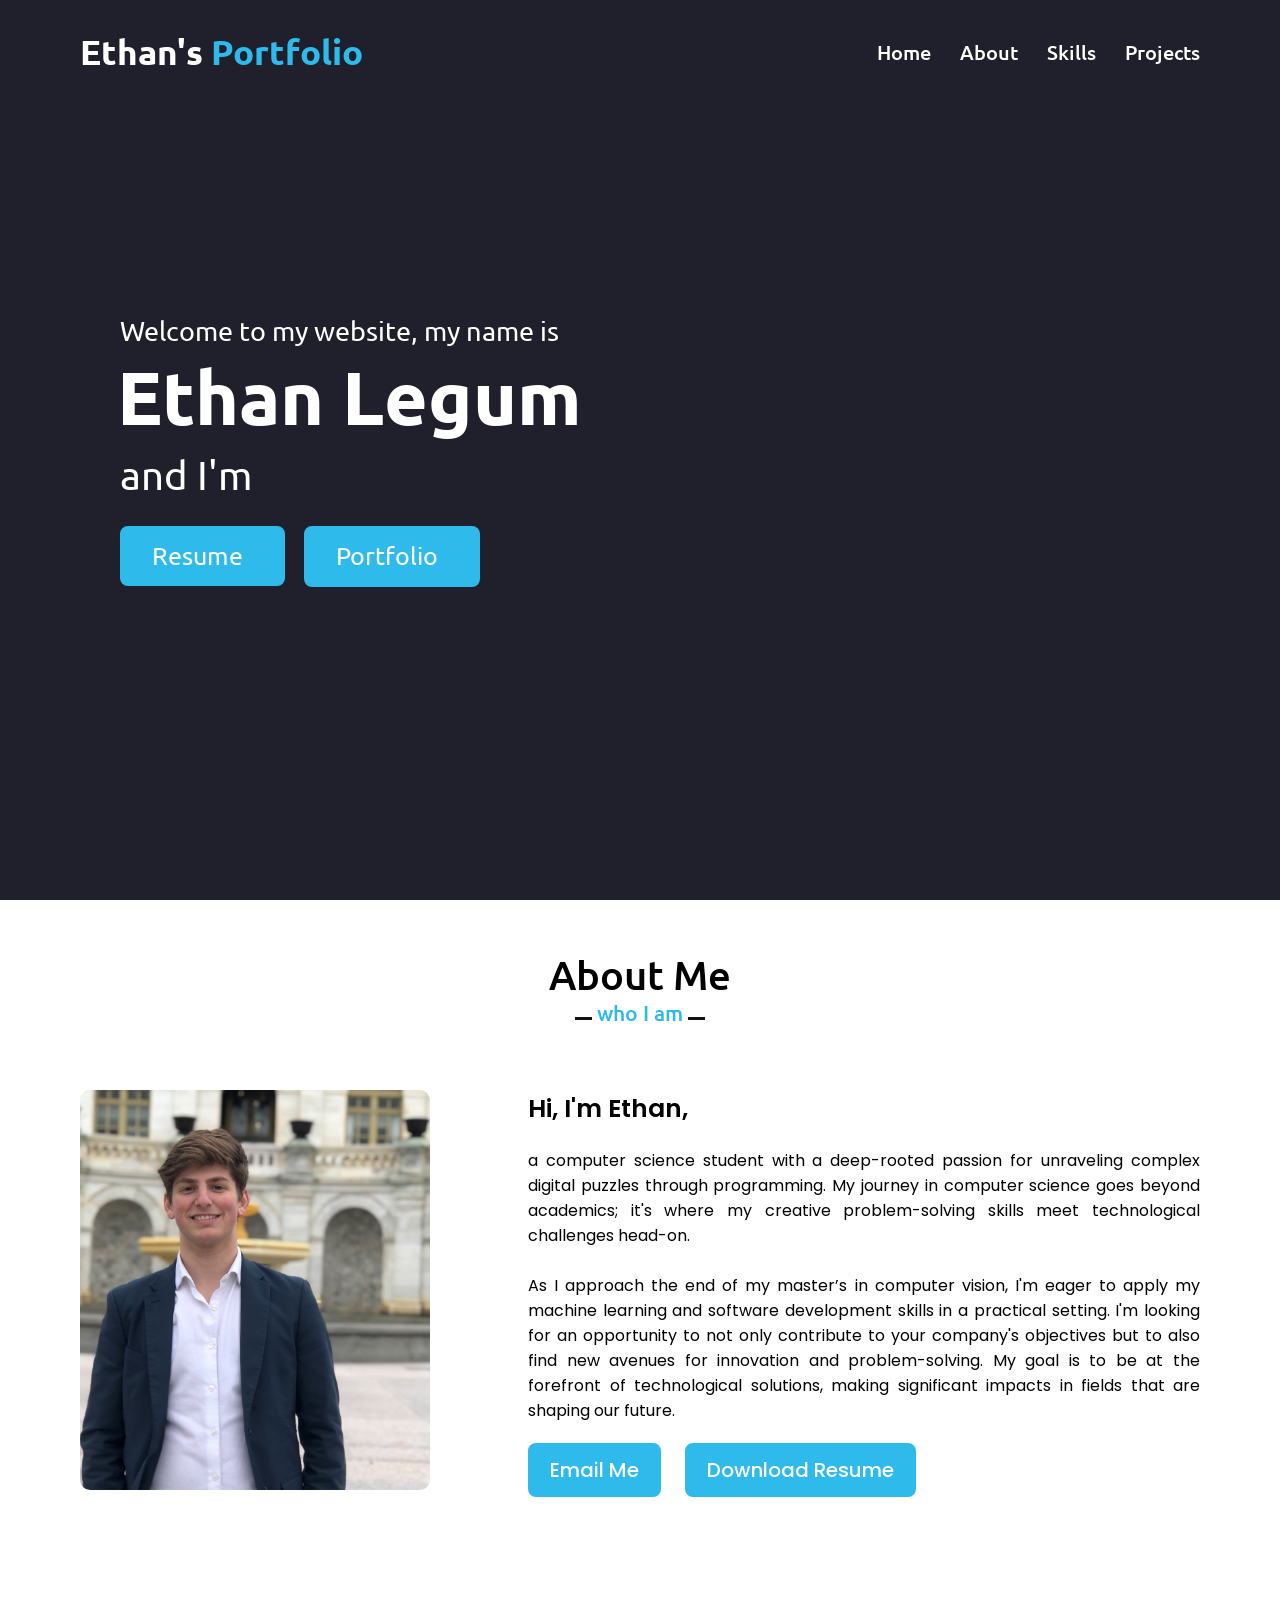
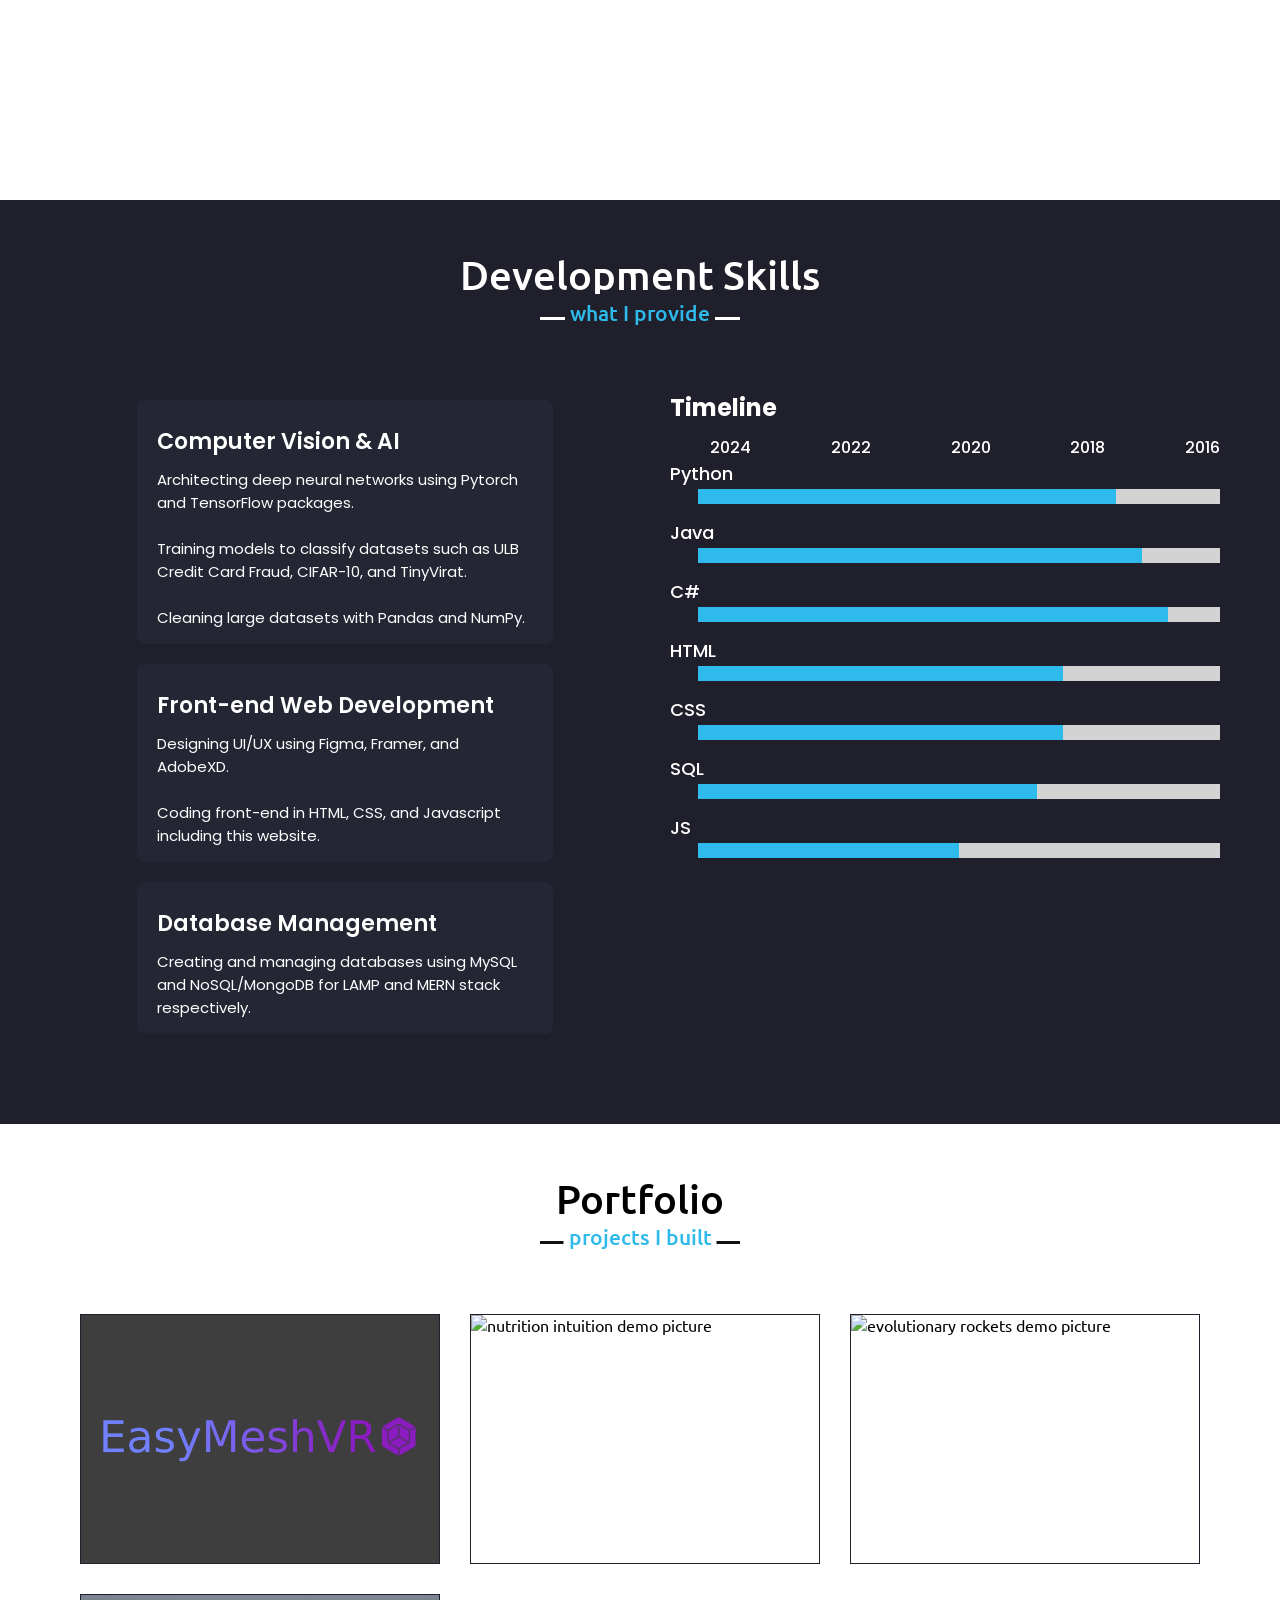
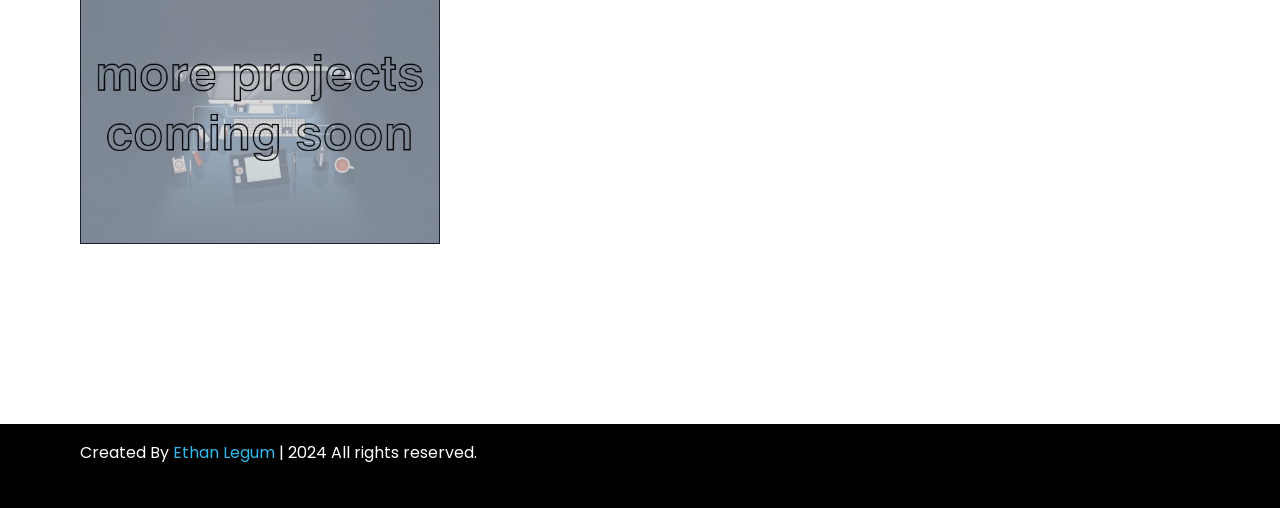
==== commit bdcb2ea8: "2024 Update" ====
--- a/index.html
+++ b/index.html
@@ -57,12 +57,9 @@
                     <img src="images/profile-picture.jpg" alt="profile picture">
                 </div>
                 <div class="column right">
-                    <div class="text">I'm Ethan and I'm a computer science student.</div>
-                    <p>Once you get to know me you'll quickly see I am much more than that. At heart, I am a creative problem-solver who has found the most challenging puzzles exist 
-                        digitally and can only be solved using programming.
-                        <br><br>As I continue my education with a Master’s in Computer Vision, I am looking for a job where I can use the skills I have developed in machine learning 
-                        and web development to help your company. I am hoping to secure a job where I can contribute to the overall goal of the company and find the next step in my 
-                        problem-solving journey.</p>
+                    <div class="text">Hi, I'm Ethan,</div>
+                    <p>a computer science student with a deep-rooted passion for unraveling complex digital puzzles through programming. My journey in computer science goes beyond academics; it's where my creative problem-solving skills meet technological challenges head-on.</p><br>
+                    <p>As I approach the end of my master’s in computer vision, I'm eager to apply my machine learning and software development skills in a practical setting. I'm looking for an opportunity to not only contribute to your company's objectives but to also find new avenues for innovation and problem-solving. My goal is to be at the forefront of technological solutions, making significant impacts in fields that are shaping our future.</p>
                     <a href="mailto:ethanlegum@gmail.com">Email Me</a>
                     <a href="resume/EthanLegum_Resume.pdf" download="EthanLegum_Resume" target="_blank">Download Resume</a>
                 </div>
@@ -78,15 +75,15 @@
                     <div class="card">
                         <div class="box">
                             <i class="fas fa-chart-line"></i>
-                            <div class="text">Data Analysis</div>
-                            <p>Architecting deep neural networks using Keras and Pytorch packages.<br><br>
+                            <div class="text">Computer Vision & AI</div>
+                            <p>Architecting deep neural networks using Pytorch and TensorFlow packages.<br><br>
                                 Training models to classify datasets such as ULB Credit Card Fraud, CIFAR-10, and TinyVirat.<br><br>
                                 Cleaning large datasets with Pandas and NumPy.</p>
                         </div>
                     </div>
                     <div class="card">
                         <div class="box">
-                            <i class="fas fa-paint-brush"></i>
+                            <i class="fas fa-code"></i>
                             <div class="text">Front-end Web Development</div>
                             <p>Designing UI/UX using Figma, Framer, and AdobeXD.<br><br>
                                 Coding front-end in HTML, CSS, and Javascript including this website.</p>
@@ -94,7 +91,7 @@
                     </div>
                     <div class="card">
                         <div class="box">
-                            <i class="fas fa-database"></i>
+                            <i class="fas fa-server"></i>
                             <div class="text">Database Management</div>
                             <p>Creating and managing databases using MySQL and NoSQL/MongoDB for LAMP and MERN stack respectively.</p>
                         </div>
@@ -104,18 +101,18 @@
                     <div class="timeline">
                         <h3>Timeline</h3>
                         <div class="dates">
-                            <p>2023</p><p>2022</p><p>2021</p><p>2020</p><p>2019</p>
+                            <p>2024</p><p>2022</p><p>2020</p><p>2018</p><p>2016</p>
+                        </div>
+                        <div class="bars">
+                            <div class="info">
+                                <span>Python</span>
+                            </div>
+                            <div class="line java"></div>
                         </div>
                         <div class="bars">
                             <div class="info">
                                 <span>Java</span>
                             </div>
-                            <div class="line java"></div>
-                        </div>
-                        <div class="bars">
-                            <div class="info">
-                                <span>Python</span>
-                            </div>
                             <div class="line python"></div>
                         </div>
                         <div class="bars">
@@ -138,7 +135,7 @@
                         </div>
                         <div class="bars">
                             <div class="info">
-                                <span>MySQL</span>
+                                <span>SQL</span>
                             </div>
                             <div class="line mysql"></div>
                         </div>
@@ -190,13 +187,13 @@
                             <!-- Change all myslides +1 -->
                             <div class="mySlides3">
                                 <div class="numbertext">2 / 3</div>
-                                <img src="images/em/emSlide2.gif" alt="emSlide2"></img>
+                                <img loading="lazy" src="images/em/emSlide2.gif" alt="emSlide2"></img>
                                 <div class="caption">Hop into a multiplayer lobby to collaborate on your edits using in-game voice chat</div>
                             </div>
                             <!-- Change all myslides +1 -->
                             <div class="mySlides3">
                                 <div class="numbertext">3 / 3</div>
-                                <img src="images/em/emSlide3.gif" alt="emSlide3"></img>
+                                <img loading="lazy" src="images/em/emSlide3.gif" alt="emSlide3"></img>
                                 <div class="caption">Easily transfer 3D model files between VR and your PC using our webserver</div>
                             </div>
                             <!-- Next and previous buttons -->
@@ -205,14 +202,11 @@
                             <a class="next" onclick="plusSlides(currSlideCount=1, Slideshow=2)">&#10095;</a>
                         </div>
                         <div class="desc">
-                            <p>EasyMeshVR is an open-source VR program built in Unity to target the Steam and Meta platforms. From ideation to execution, this project was completed 
-                                entirely by me and my team over 6 months. This virtual environment takes advantage of the best features of VR to make editing 3D models easy such as the 
-                                use of intuitive hand gestures to quickly move, rotate, and scale the model. Other key features include collaborative editing in real-time using multiplayer 
-                                lobbies and quickly transferring 3D model files using our web server.</p>
-                                <br><p>The freedom of the VR platform combined with the ability to define our requirements makes this the ideal project for a creative problem solver like 
-                                    myself. Due to my previous experience working on Nutrition Intuition, I was voted by my group to be the project manager. My main goals as project manager 
-                                    were to set the requirements for EasyMeshVR and track each task needed to build the final product.
-                                </p>
+                            <p>EasyMeshVR, an open-source VR program, was conceived and executed by my team and me within 6 months. 
+                                This project, developed in Unity, enhances 3D model editing in VR with intuitive hand gestures for manipulation. 
+                                Other notable features include real-time collaborative editing via multiplayer lobbies and efficient 3D model file transfers through our web server. </p><br>
+                            <p>As project manager, drawing on my experience from Nutrition Intuition, my primary responsibilities were to define project requirements and oversee task progress. 
+                                This role required my skill as both a creative problem solver and an effective leader.</p>
                             <div class="external-links">
                                 <a href="https://github.com/EasyMeshVR/EasyMeshVR" target="_blank"><i class="fab fa-github"></i></a>
                             </div>
@@ -223,7 +217,7 @@
                             <p>Languages:</p>
                         </div>
                         <div class="date">
-                            <p>Completed:</p>
+                            <p>Date:</p>
                         </div>
                         <div class="langB">
                             <p>C#, Unity, NodeJS, AWS</p>
@@ -253,19 +247,19 @@
                             <!-- Change all myslides +1 -->
                             <div class="mySlides2">
                                 <div class="numbertext">2 / 4</div>
-                                <img src="images/er/erSlide2.gif" alt="erSlide2"></img>
+                                <img loading="lazy" src="images/er/erSlide2.gif" alt="erSlide2"></img>
                                 <div class="caption">Over many generations the rockets propagate their DNA and refine the path to the target</div>
                             </div>
                             <!-- Change all myslides +1 -->
                             <div class="mySlides2">
                                 <div class="numbertext">3 / 4</div>
-                                <img src="images/er/erSlide3.gif" alt="erSlide3"></img>
+                                <img loading="lazy" src="images/er/erSlide3.gif" alt="erSlide3"></img>
                                 <div class="caption">Once the rockets have locked on to the target, they optimize the path with small mutations</div>
                             </div>
                             <!-- Change all myslides +1 -->
                             <div class="mySlides2">
                                 <div class="numbertext">4 / 4</div>
-                                <img src="images/er/erSlide4.gif" alt="erSlide4"></img>
+                                <img loading="lazy" src="images/er/erSlide4.gif" alt="erSlide4"></img>
                                 <div class="caption">The rockets will find a new path if we move the target from the last slide</div>
                             </div>
                             <!-- Next and previous buttons -->
@@ -274,12 +268,10 @@
                             <a class="next" onclick="plusSlides(currSlideCount=1, Slideshow=1)">&#10095;</a>
                         </div>
                         <div class="desc">
-                            <p>In the beginning of 2018, I became interested in game programming and started making small projects in Unity. My first exploration of 
-                                machine learning, more specifically reinforcement learning, occurred during this time with Evolutionary Rockets. Evolutionary Rockets is 
-                                a 2D simulation where 40 small rockets have to find their way to a target using limited knowledge of their environment. Over many generations, 
-                                these rockets learn to avoid obstacles and refine their path to take as few frames as possible.</p>
-                            <span><br><p>If you want to play around with the demo I updated the UI and upload a webGL build on this website. You can click the controller 
-                                icon below to access it.</p></span>
+                            <p>Since early 2018, I've been interested in game programming, beginning with Unity-based projects. 
+                                My early work includes 'Evolutionary Rockets,' a 2D simulation that facilitated my introduction to machine learning, particularly reinforcement learning. 
+                                This project features 40 rockets learning to navigate towards a target in an obstacle-filled environment, optimizing their path over successive generations. </p><br>
+                            <p>You can try out the simulation through the webGL build provided on this website; just click the controller icon below to start.</p>
                             <div class="external-links">
                                 <a href="EvolutionaryRockets/index.html" target="_blank"><i class="fas fa-gamepad"></i></a>
                                 <a href="https://github.com/elegs99/EvolutionaryRockets" target="_blank"><i class="fab fa-github"></i></a>
@@ -291,7 +283,7 @@
                             <p>Languages:</p>
                         </div>
                         <div class="date">
-                            <p>Completed:</p>
+                            <p>Date:</p>
                         </div>
                         <div class="langB">
                             <p>C#</p>
@@ -322,24 +314,24 @@
                             <!-- Change all myslides +1 -->
                             <div class="mySlides1">
                                 <div class="numbertext">2 / 5</div>
-                                <img src="images/ni/niSlide2.jpg" alt="niSlide2"></img>
+                                <img loading="lazy" src="images/ni/niSlide2.jpg" alt="niSlide2"></img>
                                 <div class="caption">Home Page with daily and weekly breakdowns</div>
                             </div>
                             <!-- Change all myslides +1 -->
                             <div class="mySlides1">
                                 <div class="numbertext">3 / 5</div>
-                                <img src="images/ni/niSlide3.jpg" alt="niSlide3"></img>
+                                <img loading="lazy" src="images/ni/niSlide3.jpg" alt="niSlide3"></img>
                                 <div class="caption">Adding meals manually or through search</div>
                             </div>
                             <!-- Change all myslides +1 -->
                             <div class="mySlides1">
                                 <div class="numbertext">4 / 5</div>
-                                <img src="images/ni/niSlide4.jpg" alt="niSlide4"></img>
+                                <img loading="lazy" src="images/ni/niSlide4.jpg" alt="niSlide4"></img>
                                 <div class="caption">Data page to get a deeper look into your nutrional breakdown</div>
                             </div>
                             <div class="mySlides1">
                                 <div class="numbertext">5 / 5</div>
-                                <img src="images/ni/niSlide5.jpg" alt="niSlide5"></img>
+                                <img loading="lazy" src="images/ni/niSlide5.jpg" alt="niSlide5"></img>
                                 <div class="caption">Mobile app for adding meals on the go</div>
                             </div>
                             <!-- Next and previous buttons -->
@@ -348,15 +340,10 @@
                             <a class="next" onclick="plusSlides(currSlideCount=1, Slideshow=0)">&#10095;</a>
                         </div>
                         <div class="desc">
-                            <p>Nutrition Intuition is a full-stack web development project that helps users track the nutritional value of the food they eat. The 
-                                project was completed over 10 weeks through collaboration with 5 other students. We had a lot of freedom in deciding how to set up 
-                                our web server and ultimately decided to develop Nutrition Intuition on the MERN stack due to its ease of use and reliability.
-                            </p>
-                                <br><p>As the project manager, I adhered to agile development principles. Requirements were gathered early and thoroughly, we met 
-                                    frequently with all stakeholders, and avoided any periods of crunch. This project challenged me in scale and complexity, but it 
-                                    also made me much more comfortable with front-end development and database management. In the end, we had a fully functional 
-                                    platform with a web and mobile interface.
-                                </p>
+                            <p>Nutrition Intuition is a robust full-stack web development project designed to track food nutrition, completed in 10 weeks by a 6-member team. 
+                                We selected the MERN stack for its user-friendliness and reliability.</p><br>
+                            <p>As the project manager, I implemented agile methodologies, ensuring thorough requirement analysis and regular stakeholder engagement, while avoiding crunch. 
+                                This project enhanced my front-end react development and NoSQL database management skills, resulting in a versatile platform with web and mobile interfaces.</p>
                         </div>
                     </div>
                     <div class="project-details">
@@ -364,7 +351,7 @@
                             <p>Languages:</p>
                         </div>
                         <div class="date">
-                            <p>Completed:</p>
+                            <p>Date:</p>
                         </div>
                         <div class="langB">
                             <p>Javascript, HTML, CSS</p>
@@ -381,7 +368,7 @@
     <!--FOOTER-->
     <footer>
         <div class="copyright">
-            <span>Created By <a href="https://www.linkedin.com/in/ethan-l/" target="_blank">Ethan Legum</a> | <span class="far fa-copyright"></span> 2023 All rights reserved.</span>
+            <span>Created By <a href="https://www.linkedin.com/in/ethan-l/" target="_blank">Ethan Legum</a> | <span class="far fa-copyright"></span> 2024 All rights reserved.</span>
         </div>
         <div class="social-links">
             <a href="https://github.com/elegs99" target="_blank"><i class="fab fa-github"></i></a>
--- a/style.css
+++ b/style.css
@@ -1,4 +1,12 @@
 @import url('https://fonts.googleapis.com/css2?family=Poppins:wght@400;500;600;700&family=Ubuntu:wght@400;500;700&display=swap');
+:root {
+    --blueHL: #2EBAEB;
+    --white: #ffffff;
+    --background: #1F202B;
+    --grey: #d3d3d3;
+    --navMenuButtonBorder: #2eb9eb54;
+    --expirenceCardBackground: #242633;
+  }
 *{
     margin: 0;
     padding: 0;
@@ -27,7 +35,7 @@
 }
 .navbar.sticky {
     padding: 30px 0;
-    background: #2EBAEB;
+    background: var(--blueHL);
     top: -15px;
     height: 85px;
     transition: all 0.3s ease;
@@ -43,7 +51,7 @@
     font-weight: 600;
 }
 .navbar .logo a span {
-    color: #2EBAEB;
+    color: var(--blueHL);
 }
 .navbar.sticky .logo a span {
     color: white;
@@ -62,7 +70,7 @@
     transition: color 0.3s ease;
 }
 .navbar .menu li a:hover {
-    color: #2EBAEB;
+    color: var(--blueHL);
 }
 .navbar.sticky .menu li a:hover {
     color: white;
@@ -78,7 +86,7 @@
     position: fixed;
     height: 45px;
     width: 42px;
-    background: #2EBAEB;
+    background: var(--blueHL);
     right: 30px;
     bottom: 10px;
     text-align: center;
@@ -103,7 +111,7 @@
 /*HOME*/
 .home {
     display: flex;
-    background: #1F202B; /*placeholder for banner image*/
+    background: var(--background); /*placeholder for banner image*/
     height: 100vh;
     color: white;
     min-height: 500px;
@@ -126,13 +134,13 @@
     margin: 5px 0;
 }
 .home .home-content .text-3 span {
-    color: #2EBAEB;
+    color: var(--blueHL);
     font-weight: 600;
 }
 .home .home-content a {
     display: inline-block;
-    background: #2EBAEB;
-    border: 2px solid #2EBAEB;
+    background: var(--blueHL);
+    border: 2px solid var(--blueHL);
     color: white;
     font-size: 25px;
     padding: 12px 30px;
@@ -142,7 +150,7 @@
 }
 .home .home-content i {
     vertical-align: middle;
-    background: #2EBAEB;
+    background: var(--blueHL);
     color: white;
     font-size: 23px;
     margin-left: 10px;
@@ -153,18 +161,18 @@
     font-size: 20px;
 }
 .home .home-content a:hover i.fas.fa-angle-double-right{
-    color: #2EBAEB;
-    background: #1F202B;
+    color: var(--blueHL);
+    background: var(--background);
     margin-left: 25px;
     transition: margin-left ease-out 0.2s;
 }
 .home .home-content a:hover{
-    color: #2EBAEB;
-    background: #1F202B;
+    color: var(--blueHL);
+    background: var(--background);
 }
 .home .home-content a:hover i.fas.fa-external-link-alt{
-    color: #2EBAEB;
-    background: #1F202B;
+    color: var(--blueHL);
+    background: var(--background);
 }
 .about .about-content .column{
     width: 50%;
@@ -212,7 +220,7 @@
     bottom: -12px;
     left: 50%;
     font-size: 21px;
-    color: #2EBAEB;
+    color: var(--blueHL);
     padding: 5px;
     background-color: white;
     transform: translateX(-50%);
@@ -226,31 +234,31 @@
     content: "who I am";
 }
 .about .about-content .left {
-    width: 45%;
+    width: 35%;
 }
 .about .about-content .left img {
-    height: 550px;
-    width: 500px;
+    height: 500px;
+    width: 450px;
     object-fit: cover;
     border-radius: 10px;
 }
 .about .about-content .right {
-    width: 55%;
+    width: 60%;
 }
 .about .about-content .right .text {
     font-size: 25px;
     font-weight: 600;
-    margin-bottom: 10px;
+    margin-bottom: 20px;
 }
 .about .about-content .right .text span {
-    color: #2EBAEB;
+    color: var(--blueHL);
 }
 .about .about-content .right p {
     text-align: justify;
 }
 .about .about-content .right a {
     display: inline-block;
-    background: #2EBAEB;
+    background: var(--blueHL);
     color: white;
     font-size: 20px;
     font-weight: 500;
@@ -258,24 +266,24 @@
     margin-right: 20px;
     margin-top: 20px;
     border-radius: 8px;
-    border: 2px solid #2EBAEB;
+    border: 2px solid var(--blueHL);
     transition: all 0.3s ease;
 }
 .about .about-content .right a:hover {
-    color: #2EBAEB;
+    color: var(--blueHL);
     background: white;
 }
 
 /*SKILLS & EXPIRENCE*/
 .experience {
     color: white;
-    background: #1F202B;
+    background: var(--background);
 }
 .experience .title::before {
     background: white;
 }
 .experience .title::after {
-    background: #1F202B;
+    background: var(--background);
     content: "what I provide";
 }
 .experience .serv-content {
@@ -294,7 +302,7 @@
 }
 .experience .serv-content .left .card {
     max-width: 26em;
-    background: #242633;
+    background: var(--expirenceCardBackground);
     text-align: left;
     border-radius: 8px;
     padding: 15px 20px;
@@ -305,8 +313,8 @@
     transition: all 0.3s ease;
 }
 .experience .serv-content .card i{
-    font-size: 50px;
-    color: #2EBAEB;
+    font-size: 45px;
+    color: var(--blueHL);
 }
 .experience .serv-content .card p{
     font-size: 15px;
@@ -325,13 +333,15 @@
     flex-direction: row;
     justify-content: space-between;
     font-weight: 500;
-    padding-left: 40px;
+    padding-left: 20px;
 }
 .experience .serv-content .timeline p {
     margin-left: 20px;
+    margin-right: -20px;
 }
 .experience .serv-content .right .bars {
     margin-bottom: 15px;
+    margin-right: -20px;
 }
 .experience .serv-content .right .info {
     display: flex;
@@ -354,11 +364,11 @@
     height: 100%;
     left: 0;
     top: 0;
-    background-color: #2EBAEB;
+    background-color: var(--blueHL);
 }
 .experience .serv-content .right .java::before {
     /*late 2018*/
-    width: 95%;
+    width: 80%;
 }
 .experience .serv-content .right .python::before {
     /*early 2019*/
@@ -366,19 +376,19 @@
 }
 .experience .serv-content .right .csharp::before {
     /*mid 2018*/
-    width: 100%;
+    width: 90%;
 }
 .experience .serv-content .right .html::before, .css::before {
     /*late 2019 early 2020*/
-    width: 75%;
+    width: 70%;
 }
 .experience .serv-content .right .mysql::before {
     /*early 2020*/
-    width: 70%;
+    width: 65%;
 }
 .experience .serv-content .right .js::before {
     /*mid 2020*/
-    width: 60%;
+    width: 50%;
 }
 
 /*PROJECTS*/
@@ -401,39 +411,39 @@
     object-fit: cover;
 }
 .grid-item1 {
-    border: 1px solid #1F202B;
+    border: 1px solid var(--background);
     transition: ease-in-out 0.3s all;
 }
 .grid-item2 {
-    border: 1px solid #1F202B;
+    border: 1px solid var(--background);
     transition: ease-in-out 0.3s all;
 }
 .grid-item3 {
-    border: 1px solid #1F202B;
+    border: 1px solid var(--background);
     transition: ease-in-out 0.3s all;
 }
 /*
 .grid-item4 {
-    border: 1px solid #1F202B;
+    border: 1px solid var(--background);
     transition: ease-in-out 0.3s all;
 }
 */
 .grid-item1:hover {
-    border: 2px solid #2EBAEB;
+    border: 2px solid var(--blueHL);
     background: gray;
     transform: scale(1.1);
     transition: ease-in-out 0.3s all;
     cursor: pointer;
 }
 .grid-item2:hover {
-    border: 2px solid #2EBAEB;
+    border: 2px solid var(--blueHL);
     background: gray;
     transform: scale(1.1);
     transition: ease-in-out 0.3s all;
     cursor: pointer;
 }
 .grid-item3:hover {
-    border: 2px solid #2EBAEB;
+    border: 2px solid var(--blueHL);
     background: gray;
     transform: scale(1.1);
     transition: ease-in-out 0.3s all;
@@ -441,7 +451,7 @@
 }
 /*
 .grid-item4:hover {
-    border: 2px solid #2EBAEB;
+    border: 2px solid var(--blueHL);
     background: gray;
     transform: scale(1.1);
     transition: ease-in-out 0.3s all;
@@ -449,7 +459,7 @@
 }
 */
 .grid-itemcomingsoon {
-    border: 1px solid #1F202B;
+    border: 1px solid var(--background);
     transition: ease-in-out 0.3s all;
 }
 
@@ -473,7 +483,7 @@
 }
 .popup-content {
     z-index: 11;
-    background: #1F202B;
+    background: var(--background);
     position: relative;
     display: flexbox;
     flex-direction: column;
@@ -490,14 +500,14 @@
 }
 .header h2 {
     font-size: 28px;
-    color: #2EBAEB;
+    color: var(--blueHL);
 }
 .close-btn {
     font-size: 22px;
     color: white;
 }
 .close-btn:hover {
-    color: #2EBAEB;
+    color: var(--blueHL);
     cursor: pointer;
 }
 .content {
@@ -523,7 +533,7 @@
     color: white;
 }
 .external-links i:hover {
-    color: #2EBAEB;
+    color: var(--blueHL);
     transition: all 0.3s ease;
 }
 .project-details {
@@ -624,7 +634,7 @@
     padding: 1em 5em;
 }
 footer span a {
-    color: #2EBAEB;
+    color: var(--blueHL);
     text-decoration: none;
 }
 footer span a:hover {
@@ -639,7 +649,7 @@
     margin-right: 30px;
 }
 footer .social-links i:hover {
-    color: #2EBAEB;
+    color: var(--blueHL);
 }
 
 /*MEDIA QUERY*/
@@ -663,20 +673,23 @@
         font-size: 14px;
     }
 }
-@media (max-width: 86rem) {
+@media (max-width: 89rem) {
+    .about .about-content .left img {
+        height: 450px;
+        width: 400px;
+    }
+}
+@media (max-width: 85rem) {
     .popup-content {
         margin-right: 4%;
         margin-left: 4%;
     }
     .about .about-content .left img {
         height: 400px;
-        width: 400px;
+        width: 350px;
     }
 }
 @media (max-width: 78.125rem) {
-    .popup-content {
-        margin-top: calc(50vh + -270px);
-    }
     .slideshow-container img {
         width: 35em;
         height: 20em;
@@ -696,10 +709,7 @@
     }
     .about .about-content .left img {
         height: 350px;
-        width: 350px;
-    }
-    .popup-content {
-        margin-top: calc(45vh + -275px);
+        width: 300px;
     }
 }
 @media (max-width: 62.5rem) {
@@ -715,9 +725,6 @@
     }
     .experience .serv-content .left .card {
         text-align: center;
-    }
-    .popup-content {
-        margin-top: calc(40vh + -260px);
     }
     .slideshow-container img {
         width: 35em;
@@ -771,9 +778,9 @@
     }
     .navbar .menu li{
         display: block;
-        background: #1F202B;
+        background: var(--background);
         margin: 5px;
-        border: 2px solid #2eb9eb54;
+        border: 2px solid var(--navMenuButtonBorder);
         border-radius: 8px;
     }
     .navbar .menu li a{
@@ -801,6 +808,10 @@
     .about .about-content .right {
         flex: 100%;
     }
+    .about .about-content .left img {
+        height: 400px;
+        width: 350px;
+    }
     .services .serv-content .card {
         width: calc(50% - 10px);
         margin-bottom: 20px;
@@ -812,9 +823,6 @@
     .grid-wrapper {
         grid-template-columns: repeat(auto-fit, minmax(250px, auto));
         grid-auto-rows: minmax(auto, 200px);
-    }
-    .popup-content {
-        margin-top: calc(35vh + -215px);
     }
     .content {
         flex-direction: column;
@@ -838,8 +846,9 @@
     }
 }
 @media (max-width: 46.875rem) {
-    .popup-content {
-        margin-top: calc(33vh + -215px);
+    .about .about-content .left img {
+        height: 350px;
+        width: 300px;
     }
 }
 @media (max-width: 43.125rem) {
@@ -873,9 +882,9 @@
     }
 }
 @media (max-width: 39.375rem) {
-    .popup-content {
-        margin-top: calc(33vh + -215px);
-        margin: 5px 3%;
+    .home .home-content a:hover i.fas.fa-angle-double-right{
+        margin-left: 10px;
+        transition: margin-left ease-out 0.2s;
     }
     .slideshow-container img {
         width: 21em;
@@ -907,13 +916,16 @@
     .dateB {
         font-size: 10px;
     }
+    .projects .title::after {
+        font-size: 20px;
+    }
 }
 @media (max-width: 31.25rem) {
     .scroll-up-btn.show {
         bottom: 100px;
     }
     .home .home-content .text-2{
-        font-size: 50px;
+        font-size: 45px;
     }
     .home .home-content .text-3{
         font-size: 27px;
@@ -923,9 +935,6 @@
     }
     .navbar .menu li a{
         font-size: 15px;
-    }
-    .popup-content {
-        margin-top: 5em;
     }
     .project-details, .external-links {
         display: none;
